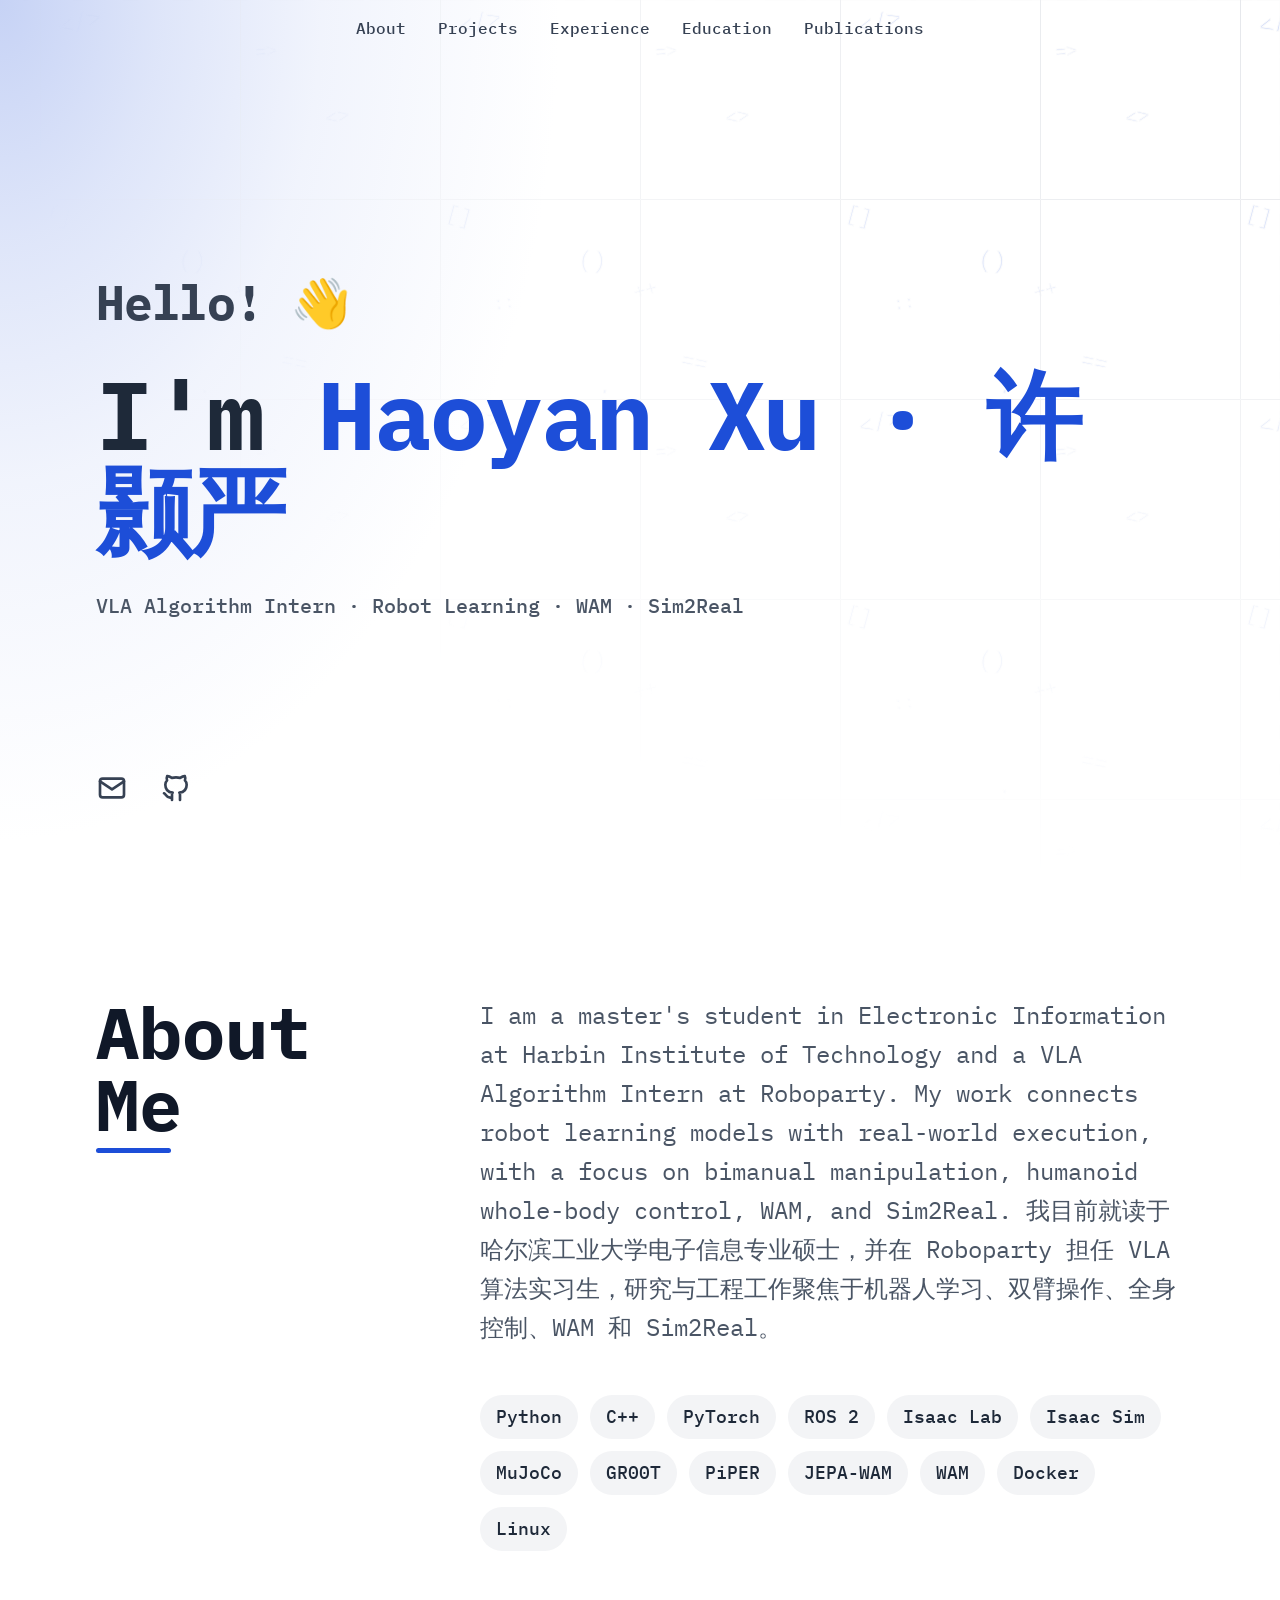
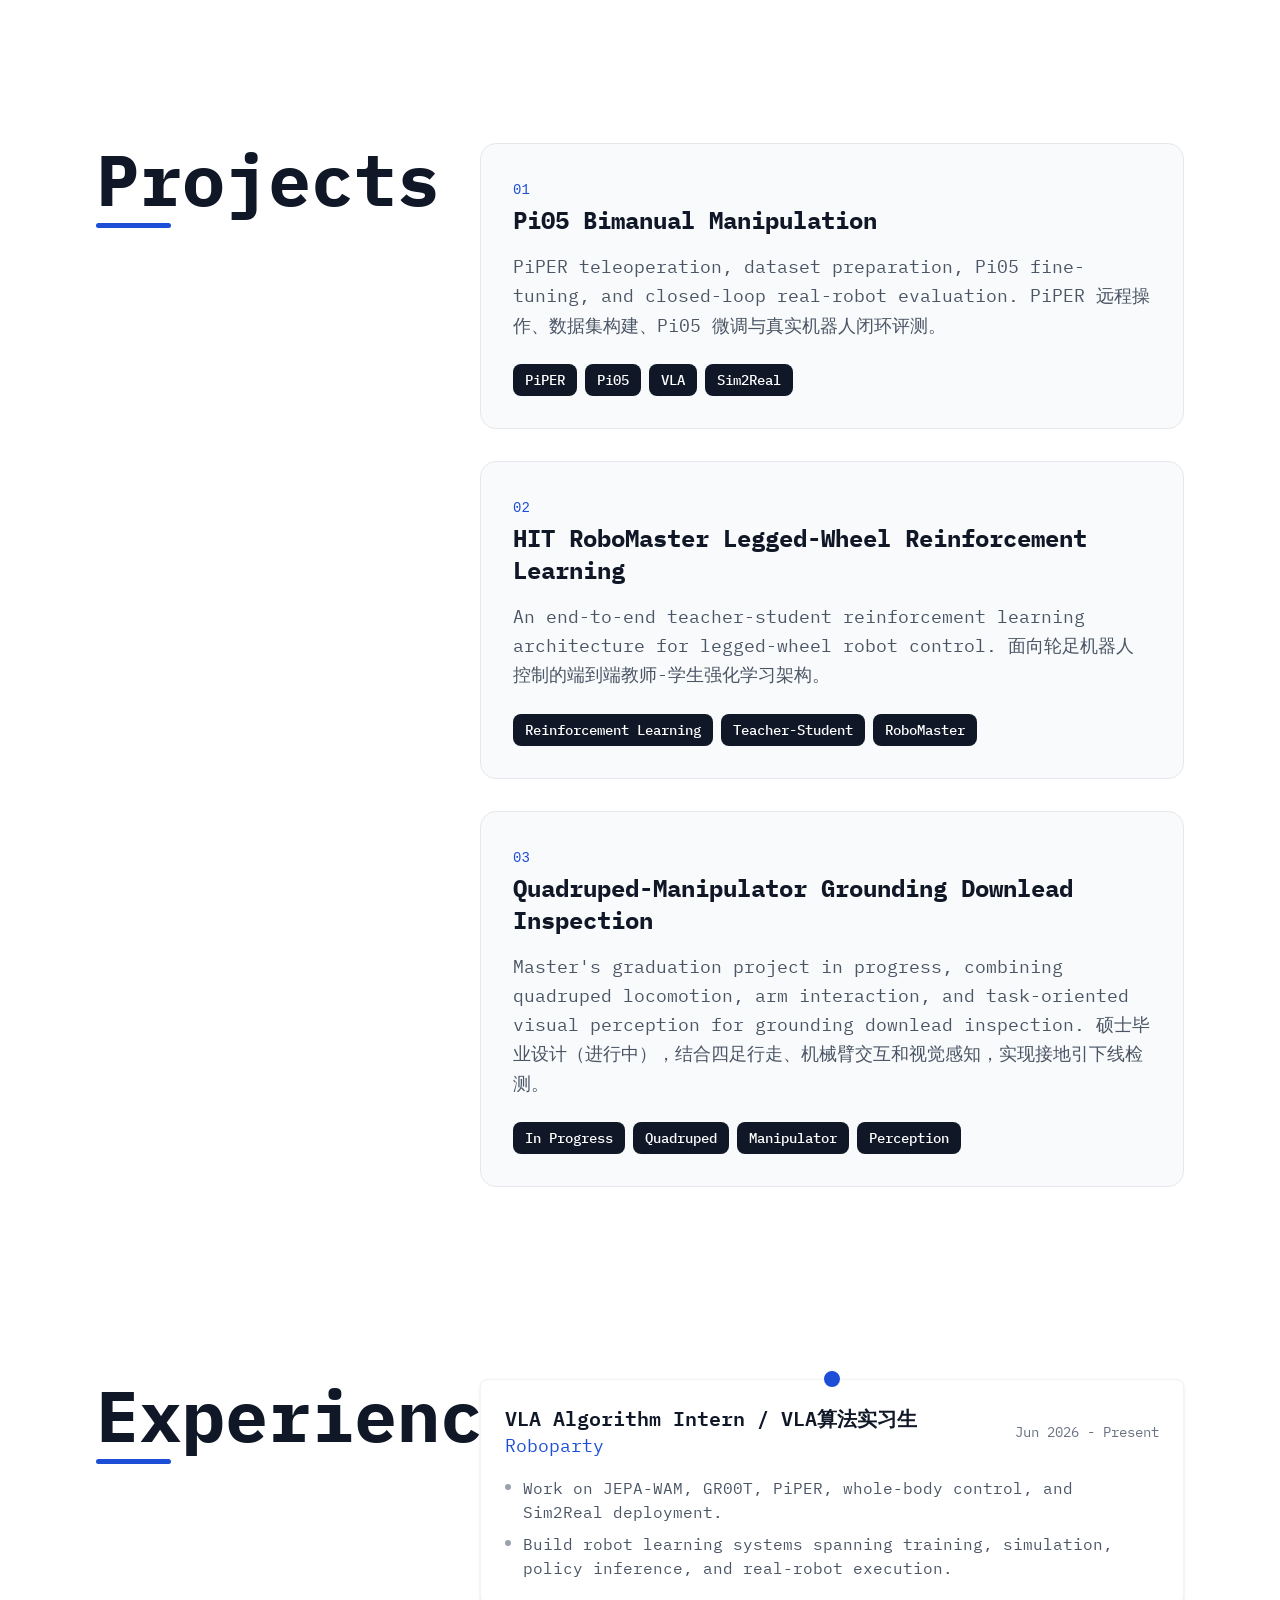
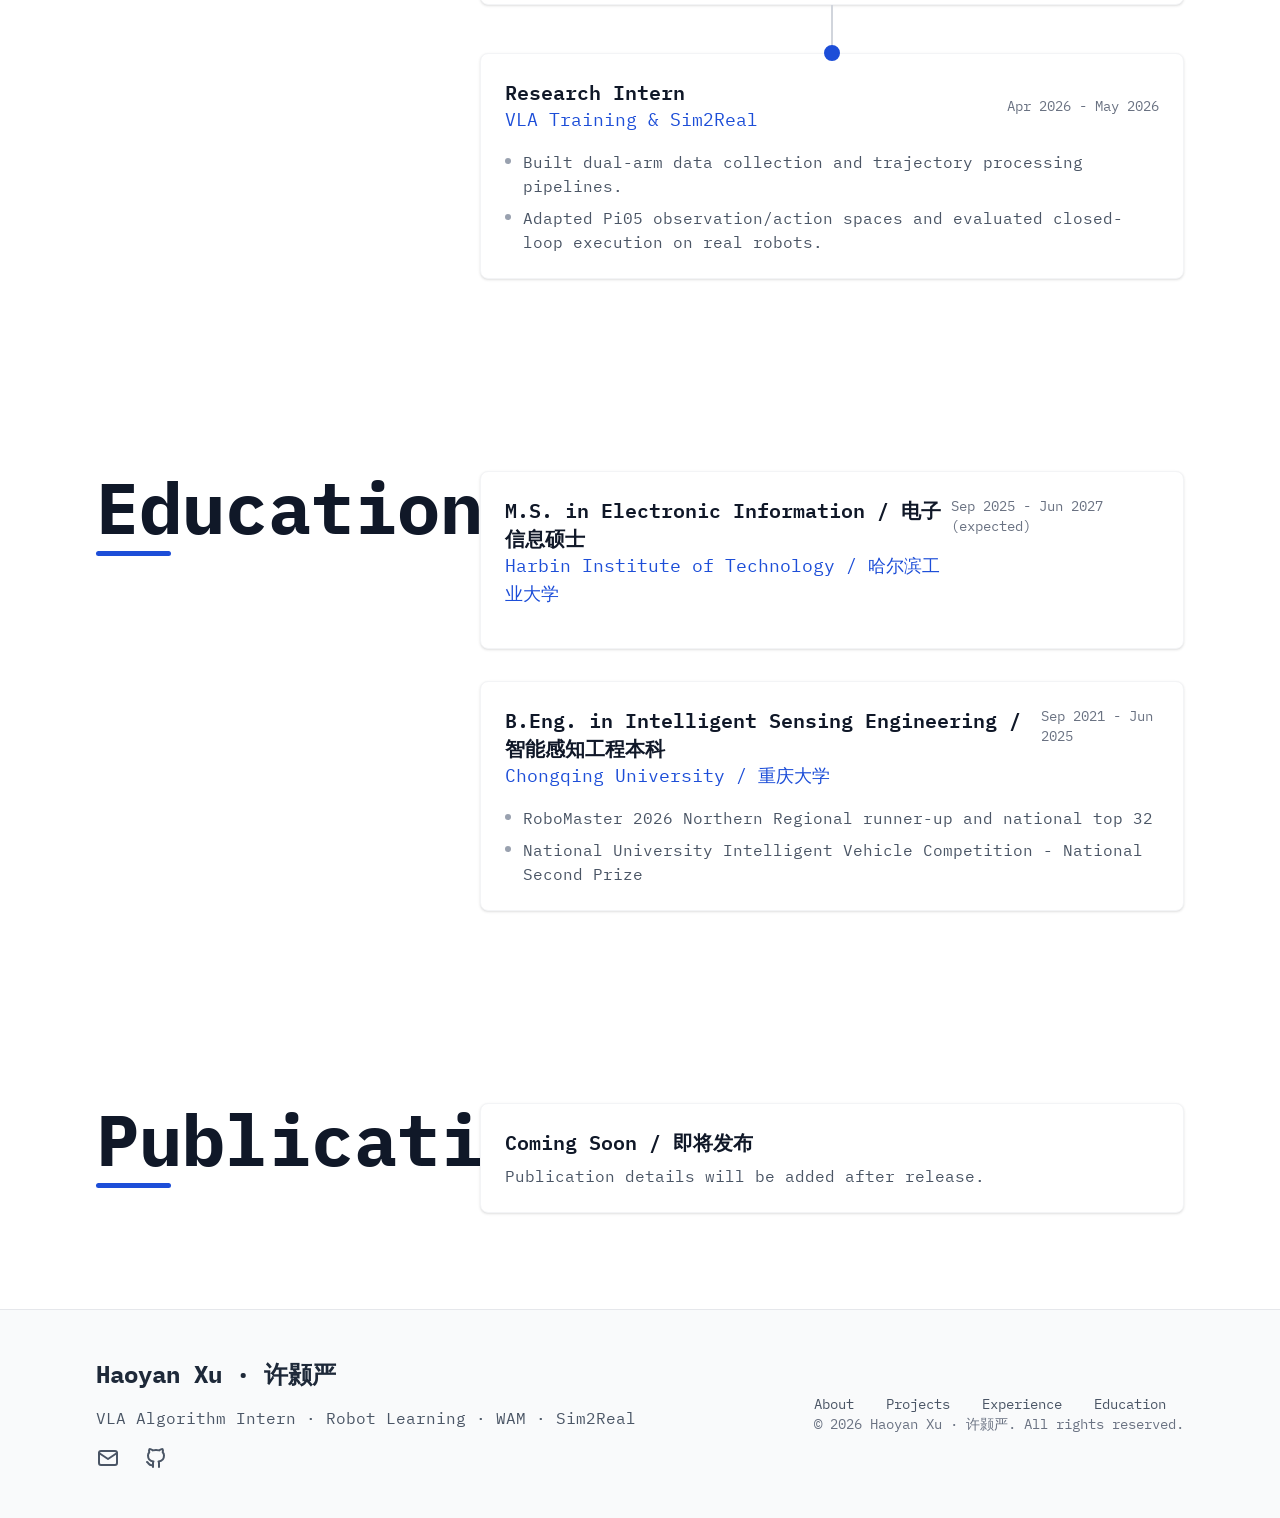
==== compare/devportfolio/index.html @ f2636d4b "Add DevPortfolio and AnimFolio comparison builds" ====
<!DOCTYPE html><html lang="en"> <head><meta charset="utf-8"><link rel="icon" type="image/svg+xml" href="/favicon.svg"><meta name="viewport" content="width=device-width"><meta name="generator" content="Astro v5.12.3"><meta name="description" content="Portfolio of Haoyan Xu, a VLA algorithm intern working on robot learning, whole-body control, WAM, and Sim2Real."><link rel="preconnect" href="https://fonts.googleapis.com"><link rel="preconnect" href="https://fonts.gstatic.com" crossorigin><link href="https://fonts.googleapis.com/css2?family=IBM+Plex+Mono:ital,wght@0,100;0,200;0,300;0,400;0,500;0,600;0,700;1,100;1,200;1,300;1,400;1,500;1,600;1,700&display=swap" rel="stylesheet"><title>Haoyan Xu · 许颢严 - VLA Algorithm Intern · Robot Learning · WAM · Sim2Real</title><link rel="stylesheet" href="/compare/devportfolio/_astro/index.BLfW-RaE.css"></head> <body> <header id="header" class="fixed top-0 left-0 right-0 z-50 hidden md:block transition-all duration-300" data-astro-cid-3ef6ksr2> <nav class="max-w-7xl mx-auto px-8 py-4" data-astro-cid-3ef6ksr2> <ul class="flex items-center gap-8 justify-center" data-astro-cid-3ef6ksr2> <li data-astro-cid-3ef6ksr2> <a href="#about" class="text-gray-700 hover:text-black transition-colors font-medium" data-astro-cid-3ef6ksr2>
About
</a> </li> <li data-astro-cid-3ef6ksr2> <a href="#projects" class="text-gray-700 hover:text-black transition-colors font-medium" data-astro-cid-3ef6ksr2>
Projects
</a> </li> <li data-astro-cid-3ef6ksr2> <a href="#experience" class="text-gray-700 hover:text-black transition-colors font-medium" data-astro-cid-3ef6ksr2>
Experience
</a> </li> <li data-astro-cid-3ef6ksr2> <a href="#education" class="text-gray-700 hover:text-black transition-colors font-medium" data-astro-cid-3ef6ksr2>
Education
</a> </li> <li data-astro-cid-3ef6ksr2> <a href="#publications" class="text-gray-700 hover:text-black transition-colors font-medium" data-astro-cid-3ef6ksr2>
Publications
</a> </li> </ul> </nav> </header> <script type="module">window.addEventListener("scroll",()=>{const e=document.getElementById("header");window.scrollY>100?e?.classList.add("bg-white/80","backdrop-blur-sm"):e?.classList.remove("bg-white/80","backdrop-blur-sm")});</script>  <section> <div id="hero" class="relative isolate overflow-hidden bg-white py-24 md:h-screen" style="--accent-color: #1d4ed8" data-astro-cid-bbe6dxrz> <!-- Gradient overlay --> <div class="absolute inset-0 -z-10" style="background: radial-gradient(ellipse 800px 1200px at 0% 0%, #1d4ed840 0%, #1d4ed825 20%, #1d4ed810 40%, rgba(255, 255, 255, 0.3) 70%, rgba(255, 255, 255, 0.8) 90%, white 100%)" data-astro-cid-bbe6dxrz></div> <svg aria-hidden="true" class="absolute inset-0 -z-10 size-full stroke-gray-200 [mask-image:radial-gradient(100%_100%_at_top_right,white,transparent)]" data-astro-cid-bbe6dxrz> <defs data-astro-cid-bbe6dxrz> <pattern x="50%" y="-1" id="0787a7c5-978c-4f66-83c7-11c213f99cb7" width="200" height="200" patternUnits="userSpaceOnUse" data-astro-cid-bbe6dxrz> <path d="M.5 200V.5H200" fill="none" data-astro-cid-bbe6dxrz></path> </pattern> <pattern id="programming-symbols" x="0" y="0" width="400" height="400" patternUnits="userSpaceOnUse" data-astro-cid-bbe6dxrz> <text x="50" y="50" fill="#1d4ed8" font-family="monospace" font-size="24" transform="rotate(-15)" data-astro-cid-bbe6dxrz>&lt;/&gt;</text> <text x="150" y="100" fill="#1d4ed8" font-family="monospace" font-size="20" transform="rotate(10)" data-astro-cid-bbe6dxrz></text> <text x="250" y="80" fill="#1d4ed8" font-family="monospace" font-size="18" transform="rotate(-5)" data-astro-cid-bbe6dxrz>=&gt;</text> <text x="100" y="200" fill="#1d4ed8" font-family="monospace" font-size="22" transform="rotate(15)" data-astro-cid-bbe6dxrz>[]</text> <text x="300" y="180" fill="#1d4ed8" font-family="monospace" font-size="20" transform="rotate(-10)" data-astro-cid-bbe6dxrz>&lt;&gt;</text> <text x="200" y="250" fill="#1d4ed8" font-family="monospace" font-size="24" transform="rotate(5)" data-astro-cid-bbe6dxrz>()</text> <text x="50" y="320" fill="#1d4ed8" font-family="monospace" font-size="18" transform="rotate(-8)" data-astro-cid-bbe6dxrz>::</text> <text x="350" y="300" fill="#1d4ed8" font-family="monospace" font-size="22" transform="rotate(12)" data-astro-cid-bbe6dxrz>==</text> <text x="150" y="350" fill="#1d4ed8" font-family="monospace" font-size="20" transform="rotate(-15)" data-astro-cid-bbe6dxrz>++</text> <text x="250" y="370" fill="#1d4ed8" font-family="monospace" font-size="24" transform="rotate(8)" data-astro-cid-bbe6dxrz>;</text> </pattern> </defs> <rect fill="url(#programming-symbols)" width="100%" height="100%" opacity="0.2" data-astro-cid-bbe6dxrz></rect> <rect fill="url(#0787a7c5-978c-4f66-83c7-11c213f99cb7)" width="100%" height="100%" stroke-width="0" data-astro-cid-bbe6dxrz></rect> </svg> <div class="h-full mx-auto p-8 sm:p-12 md:p-24 flex items-center" data-astro-cid-bbe6dxrz> <div data-astro-cid-bbe6dxrz> <h2 class="text-pretty text-xl sm:text-2xl md:text-5xl font-bold tracking-tight text-gray-700 animate-fade-in" data-astro-cid-bbe6dxrz>
Hello! 👋
</h2> <h1 class="mt-6 sm:mt-8 md:mt-10 text-pretty text-4xl sm:text-5xl md:text-6xl lg:text-8xl font-bold tracking-tight text-gray-800 animate-fade-in animation-delay-200" data-astro-cid-bbe6dxrz>
I'm <span style="color:#1d4ed8" data-astro-cid-bbe6dxrz>Haoyan Xu · 许颢严</span> </h1> <p class="mt-4 sm:mt-6 md:mt-8 text-pretty text-base sm:text-lg md:text-xl/8 font-medium text-gray-600 animate-fade-in animation-delay-400" data-astro-cid-bbe6dxrz> VLA Algorithm Intern · Robot Learning · WAM · Sim2Real </p> </div> </div> <div class="absolute bottom-0 left-0 right-0 p-8 sm:p-12 md:p-24 flex gap-x-4 sm:gap-x-6 md:gap-x-8 text-gray-700 animate-fade-in animation-delay-600" data-astro-cid-bbe6dxrz> <a href="mailto:1006112909xhy@gmail.com" aria-label="Email" class="transition-colors duration-300 hover:text-[var(--accent-color)]" data-astro-cid-bbe6dxrz> <svg xmlns="http://www.w3.org/2000/svg" width="24" height="24" viewBox="0 0 24 24" fill="none" stroke="currentColor" stroke-width="2" stroke-linecap="round" stroke-linejoin="round" class="h-6 w-6 sm:h-7 sm:w-7 md:h-8 md:w-8" data-astro-cid-bbe6dxrz> <path stroke="none" d="M0 0h24v24H0z" fill="none" data-astro-cid-bbe6dxrz></path> <path d="M3 7a2 2 0 0 1 2 -2h14a2 2 0 0 1 2 2v10a2 2 0 0 1 -2 2h-14a2 2 0 0 1 -2 -2v-10z" data-astro-cid-bbe6dxrz></path> <path d="M3 7l9 6l9 -6" data-astro-cid-bbe6dxrz></path> </svg> </a>   <a href="https://github.com/xu-haoyan" target="_blank" rel="noopener noreferrer" aria-label="GitHub" class="transition-colors duration-300 hover:text-[var(--accent-color)]" data-astro-cid-bbe6dxrz> <svg xmlns="http://www.w3.org/2000/svg" width="24" height="24" viewBox="0 0 24 24" fill="none" stroke="currentColor" stroke-width="2" stroke-linecap="round" stroke-linejoin="round" class="h-6 w-6 sm:h-7 sm:w-7 md:h-8 md:w-8" data-astro-cid-bbe6dxrz>  <path stroke="none" d="M0 0h24v24H0z" fill="none" data-astro-cid-bbe6dxrz></path> <path d="M9 19c-4.3 1.4 -4.3 -2.5 -6 -3m12 5v-3.5c0 -1 .1 -1.4 -.5 -2c2.8 -.3 5.5 -1.4 5.5 -6a4.6 4.6 0 0 0 -1.3 -3.2a4.2 4.2 0 0 0 -.1 -3.2s-1.1 -.3 -3.5 1.3a12.3 12.3 0 0 0 -6.2 0c-2.4 -1.6 -3.5 -1.3 -3.5 -1.3a4.2 4.2 0 0 0 -.1 3.2a4.6 4.6 0 0 0 -1.3 3.2c0 4.6 2.7 5.7 5.5 6c-.6 .6 -.6 1.2 -.5 2v3.5" data-astro-cid-bbe6dxrz></path>  </svg> </a> </div> </div>  <section id="about" class="p-8 sm:p-12 md:p-16 lg:p-24"> <div> <div class="grid grid-cols-1 lg:grid-cols-12 gap-8 lg:gap-16 items-start"> <div class="lg:col-span-4"> <h2 class="text-3xl sm:text-4xl md:text-5xl xl:text-7xl font-bold text-gray-900">
About Me
</h2> <div class="w-[75px] h-[5px] mt-2 rounded-full" style="background-color: #1d4ed8"></div> </div> <div class="lg:col-span-8 space-y-8"> <p class="text-lg sm:text-xl md:text-2xl leading-relaxed text-gray-600"> I am a master&#39;s student in Electronic Information at Harbin Institute of Technology and a VLA Algorithm Intern at Roboparty. My work connects robot learning models with real-world execution, with a focus on bimanual manipulation, humanoid whole-body control, WAM, and Sim2Real. 我目前就读于哈尔滨工业大学电子信息专业硕士，并在 Roboparty 担任 VLA算法实习生，研究与工程工作聚焦于机器人学习、双臂操作、全身控制、WAM 和 Sim2Real。 </p> <div class="pt-4"> <div class="flex flex-wrap gap-3"> <span class="px-3 sm:px-4 py-1.5 sm:py-2 bg-gray-100 text-gray-800 rounded-full text-sm sm:text-base md:text-lg font-medium hover:bg-gray-200 transition-colors duration-200"> Python </span><span class="px-3 sm:px-4 py-1.5 sm:py-2 bg-gray-100 text-gray-800 rounded-full text-sm sm:text-base md:text-lg font-medium hover:bg-gray-200 transition-colors duration-200"> C++ </span><span class="px-3 sm:px-4 py-1.5 sm:py-2 bg-gray-100 text-gray-800 rounded-full text-sm sm:text-base md:text-lg font-medium hover:bg-gray-200 transition-colors duration-200"> PyTorch </span><span class="px-3 sm:px-4 py-1.5 sm:py-2 bg-gray-100 text-gray-800 rounded-full text-sm sm:text-base md:text-lg font-medium hover:bg-gray-200 transition-colors duration-200"> ROS 2 </span><span class="px-3 sm:px-4 py-1.5 sm:py-2 bg-gray-100 text-gray-800 rounded-full text-sm sm:text-base md:text-lg font-medium hover:bg-gray-200 transition-colors duration-200"> Isaac Lab </span><span class="px-3 sm:px-4 py-1.5 sm:py-2 bg-gray-100 text-gray-800 rounded-full text-sm sm:text-base md:text-lg font-medium hover:bg-gray-200 transition-colors duration-200"> Isaac Sim </span><span class="px-3 sm:px-4 py-1.5 sm:py-2 bg-gray-100 text-gray-800 rounded-full text-sm sm:text-base md:text-lg font-medium hover:bg-gray-200 transition-colors duration-200"> MuJoCo </span><span class="px-3 sm:px-4 py-1.5 sm:py-2 bg-gray-100 text-gray-800 rounded-full text-sm sm:text-base md:text-lg font-medium hover:bg-gray-200 transition-colors duration-200"> GR00T </span><span class="px-3 sm:px-4 py-1.5 sm:py-2 bg-gray-100 text-gray-800 rounded-full text-sm sm:text-base md:text-lg font-medium hover:bg-gray-200 transition-colors duration-200"> PiPER </span><span class="px-3 sm:px-4 py-1.5 sm:py-2 bg-gray-100 text-gray-800 rounded-full text-sm sm:text-base md:text-lg font-medium hover:bg-gray-200 transition-colors duration-200"> JEPA-WAM </span><span class="px-3 sm:px-4 py-1.5 sm:py-2 bg-gray-100 text-gray-800 rounded-full text-sm sm:text-base md:text-lg font-medium hover:bg-gray-200 transition-colors duration-200"> WAM </span><span class="px-3 sm:px-4 py-1.5 sm:py-2 bg-gray-100 text-gray-800 rounded-full text-sm sm:text-base md:text-lg font-medium hover:bg-gray-200 transition-colors duration-200"> Docker </span><span class="px-3 sm:px-4 py-1.5 sm:py-2 bg-gray-100 text-gray-800 rounded-full text-sm sm:text-base md:text-lg font-medium hover:bg-gray-200 transition-colors duration-200"> Linux </span> </div> </div> </div> </div> </div> </section> <section id="projects" class="p-8 sm:p-12 md:p-16 lg:p-24"><div><div class="grid grid-cols-1 lg:grid-cols-12 gap-8 lg:gap-16 items-start"><div class="lg:col-span-4"><h2 class="text-3xl sm:text-4xl md:text-5xl xl:text-7xl font-bold text-gray-900">
Projects
</h2><div class="w-[75px] h-[5px] mt-2 rounded-full" style="background-color: #1d4ed8"></div></div><div class="lg:col-span-8"><div class="space-y-8"><div class="group relative"><div class="block relative p-4 sm:p-6 md:p-8 bg-gray-50 rounded-xl sm:rounded-2xl border border-gray-200 transition-all duration-300 "><div class="space-y-4"><div><span class="text-sm font-mono" style="color:#1d4ed8">
01</span><h3 class="text-xl sm:text-2xl font-bold text-gray-900 mt-1">Pi05 Bimanual Manipulation</h3></div><p class="text-base sm:text-lg text-gray-600 leading-relaxed ">PiPER teleoperation, dataset preparation, Pi05 fine-tuning, and closed-loop real-robot evaluation. PiPER 远程操作、数据集构建、Pi05 微调与真实机器人闭环评测。</p><div class="flex flex-wrap gap-1.5 sm:gap-2 pt-2"><span class="px-2.5 sm:px-3 py-1 sm:py-1.5 bg-gray-900 text-white rounded-md sm:rounded-lg text-xs sm:text-sm font-medium transition-all duration-300 ">PiPER</span><span class="px-2.5 sm:px-3 py-1 sm:py-1.5 bg-gray-900 text-white rounded-md sm:rounded-lg text-xs sm:text-sm font-medium transition-all duration-300 ">Pi05</span><span class="px-2.5 sm:px-3 py-1 sm:py-1.5 bg-gray-900 text-white rounded-md sm:rounded-lg text-xs sm:text-sm font-medium transition-all duration-300 ">VLA</span><span class="px-2.5 sm:px-3 py-1 sm:py-1.5 bg-gray-900 text-white rounded-md sm:rounded-lg text-xs sm:text-sm font-medium transition-all duration-300 ">Sim2Real</span></div></div></div></div><div class="group relative"><div class="block relative p-4 sm:p-6 md:p-8 bg-gray-50 rounded-xl sm:rounded-2xl border border-gray-200 transition-all duration-300 "><div class="space-y-4"><div><span class="text-sm font-mono" style="color:#1d4ed8">
02</span><h3 class="text-xl sm:text-2xl font-bold text-gray-900 mt-1">HIT RoboMaster Legged-Wheel Reinforcement Learning</h3></div><p class="text-base sm:text-lg text-gray-600 leading-relaxed ">An end-to-end teacher-student reinforcement learning architecture for legged-wheel robot control. 面向轮足机器人控制的端到端教师-学生强化学习架构。</p><div class="flex flex-wrap gap-1.5 sm:gap-2 pt-2"><span class="px-2.5 sm:px-3 py-1 sm:py-1.5 bg-gray-900 text-white rounded-md sm:rounded-lg text-xs sm:text-sm font-medium transition-all duration-300 ">Reinforcement Learning</span><span class="px-2.5 sm:px-3 py-1 sm:py-1.5 bg-gray-900 text-white rounded-md sm:rounded-lg text-xs sm:text-sm font-medium transition-all duration-300 ">Teacher-Student</span><span class="px-2.5 sm:px-3 py-1 sm:py-1.5 bg-gray-900 text-white rounded-md sm:rounded-lg text-xs sm:text-sm font-medium transition-all duration-300 ">RoboMaster</span></div></div></div></div><div class="group relative"><div class="block relative p-4 sm:p-6 md:p-8 bg-gray-50 rounded-xl sm:rounded-2xl border border-gray-200 transition-all duration-300 "><div class="space-y-4"><div><span class="text-sm font-mono" style="color:#1d4ed8">
03</span><h3 class="text-xl sm:text-2xl font-bold text-gray-900 mt-1">Quadruped-Manipulator Grounding Downlead Inspection</h3></div><p class="text-base sm:text-lg text-gray-600 leading-relaxed ">Master&#39;s graduation project in progress, combining quadruped locomotion, arm interaction, and task-oriented visual perception for grounding downlead inspection. 硕士毕业设计（进行中），结合四足行走、机械臂交互和视觉感知，实现接地引下线检测。</p><div class="flex flex-wrap gap-1.5 sm:gap-2 pt-2"><span class="px-2.5 sm:px-3 py-1 sm:py-1.5 bg-gray-900 text-white rounded-md sm:rounded-lg text-xs sm:text-sm font-medium transition-all duration-300 ">In Progress</span><span class="px-2.5 sm:px-3 py-1 sm:py-1.5 bg-gray-900 text-white rounded-md sm:rounded-lg text-xs sm:text-sm font-medium transition-all duration-300 ">Quadruped</span><span class="px-2.5 sm:px-3 py-1 sm:py-1.5 bg-gray-900 text-white rounded-md sm:rounded-lg text-xs sm:text-sm font-medium transition-all duration-300 ">Manipulator</span><span class="px-2.5 sm:px-3 py-1 sm:py-1.5 bg-gray-900 text-white rounded-md sm:rounded-lg text-xs sm:text-sm font-medium transition-all duration-300 ">Perception</span></div></div></div></div></div></div></div></div></section> <section id="experience" class="p-8 sm:p-12 md:p-16 lg:p-24"><div><div class="grid grid-cols-1 lg:grid-cols-12 gap-8 lg:gap-16 items-start"><div class="lg:col-span-4"><h2 class="text-3xl sm:text-4xl md:text-5xl xl:text-7xl font-bold text-gray-900">
Experience
</h2><div class="w-[75px] h-[5px] mt-2 rounded-full" style="background-color: #1d4ed8"></div></div><div class="lg:col-span-8"><div class="relative"><div class="relative mb-12 last:mb-0"><div class="absolute left-1/2 -top-2 w-4 h-4 bg-white border-2 rounded-full -translate-x-1/2 z-20 transition-all duration-300" style="border-color: #1d4ed8; background-color: #1d4ed8"></div><div class="absolute left-1/2 bottom-0 w-0.5 h-12 bg-gray-300 -translate-x-1/2 translate-y-full z-10"></div><div class="bg-white rounded-lg shadow-sm border border-gray-100 p-4 sm:p-5 md:p-6 hover:shadow-md transition-shadow duration-300"><div class="flex flex-col sm:flex-row sm:items-center sm:justify-between mb-4"><div><h3 class="text-lg sm:text-xl font-semibold text-gray-900">VLA Algorithm Intern / VLA算法实习生</h3><p class="text-base sm:text-lg" style="color: #1d4ed8">Roboparty</p></div><span class="text-xs sm:text-sm text-gray-500 mt-2 sm:mt-0">Jun 2026 - Present</span></div><ul class="space-y-2"><li class="flex items-start"><span class="inline-block w-1.5 h-1.5 rounded-full bg-gray-400 mt-2 mr-3 flex-shrink-0"></span><span class="text-sm sm:text-base text-gray-600">Work on JEPA-WAM, GR00T, PiPER, whole-body control, and Sim2Real deployment.</span></li><li class="flex items-start"><span class="inline-block w-1.5 h-1.5 rounded-full bg-gray-400 mt-2 mr-3 flex-shrink-0"></span><span class="text-sm sm:text-base text-gray-600">Build robot learning systems spanning training, simulation, policy inference, and real-robot execution.</span></li></ul></div></div><div class="relative mb-12 last:mb-0"><div class="absolute left-1/2 -top-2 w-4 h-4 bg-white border-2 rounded-full -translate-x-1/2 z-20 transition-all duration-300" style="border-color: #1d4ed8; background-color: #1d4ed8"></div><div class="bg-white rounded-lg shadow-sm border border-gray-100 p-4 sm:p-5 md:p-6 hover:shadow-md transition-shadow duration-300"><div class="flex flex-col sm:flex-row sm:items-center sm:justify-between mb-4"><div><h3 class="text-lg sm:text-xl font-semibold text-gray-900">Research Intern</h3><p class="text-base sm:text-lg" style="color: #1d4ed8">VLA Training &amp; Sim2Real</p></div><span class="text-xs sm:text-sm text-gray-500 mt-2 sm:mt-0">Apr 2026 - May 2026</span></div><ul class="space-y-2"><li class="flex items-start"><span class="inline-block w-1.5 h-1.5 rounded-full bg-gray-400 mt-2 mr-3 flex-shrink-0"></span><span class="text-sm sm:text-base text-gray-600">Built dual-arm data collection and trajectory processing pipelines.</span></li><li class="flex items-start"><span class="inline-block w-1.5 h-1.5 rounded-full bg-gray-400 mt-2 mr-3 flex-shrink-0"></span><span class="text-sm sm:text-base text-gray-600">Adapted Pi05 observation/action spaces and evaluated closed-loop execution on real robots.</span></li></ul></div></div></div></div></div></div></section> <section id="education" class="p-8 sm:p-12 md:p-16 lg:p-24"><div><div class="grid grid-cols-1 lg:grid-cols-12 gap-8 lg:gap-16 items-start"><div class="lg:col-span-4"><h2 class="text-3xl sm:text-4xl md:text-5xl xl:text-7xl font-bold text-gray-900">
Education
</h2><div class="w-[75px] h-[5px] mt-2 rounded-full" style="background-color: #1d4ed8"></div></div><div class="lg:col-span-8"><div class="space-y-8"><div class="bg-white rounded-lg shadow-sm border border-gray-100 p-4 sm:p-5 md:p-6 hover:shadow-md transition-shadow duration-300"><div class="flex flex-col sm:flex-row sm:items-start sm:justify-between mb-4"><div><h3 class="text-lg sm:text-xl font-semibold text-gray-900">M.S. in Electronic Information / 电子信息硕士</h3><p class="text-base sm:text-lg" style="color: #1d4ed8">Harbin Institute of Technology / 哈尔滨工业大学</p></div><span class="text-xs sm:text-sm text-gray-500 mt-2 sm:mt-0">Sep 2025 - Jun 2027 (expected)</span></div><ul class="space-y-2"></ul></div><div class="bg-white rounded-lg shadow-sm border border-gray-100 p-4 sm:p-5 md:p-6 hover:shadow-md transition-shadow duration-300"><div class="flex flex-col sm:flex-row sm:items-start sm:justify-between mb-4"><div><h3 class="text-lg sm:text-xl font-semibold text-gray-900">B.Eng. in Intelligent Sensing Engineering / 智能感知工程本科</h3><p class="text-base sm:text-lg" style="color: #1d4ed8">Chongqing University / 重庆大学</p></div><span class="text-xs sm:text-sm text-gray-500 mt-2 sm:mt-0">Sep 2021 - Jun 2025</span></div><ul class="space-y-2"><li class="flex items-start"><span class="inline-block w-1.5 h-1.5 rounded-full bg-gray-400 mt-2 mr-3 flex-shrink-0"></span><span class="text-sm sm:text-base text-gray-600">RoboMaster 2026 Northern Regional runner-up and national top 32</span></li><li class="flex items-start"><span class="inline-block w-1.5 h-1.5 rounded-full bg-gray-400 mt-2 mr-3 flex-shrink-0"></span><span class="text-sm sm:text-base text-gray-600">National University Intelligent Vehicle Competition - National Second Prize</span></li></ul></div></div></div></div></div></section> <section id="publications" class="p-8 sm:p-12 md:p-16 lg:p-24"> <div class="grid grid-cols-1 lg:grid-cols-12 gap-8 lg:gap-16 items-start"> <div class="lg:col-span-4"> <h2 class="text-3xl sm:text-4xl md:text-5xl xl:text-7xl font-bold text-gray-900">
Publications
</h2> <div class="w-[75px] h-[5px] mt-2 rounded-full bg-[#1d4ed8]"></div> </div> <div class="lg:col-span-8"> <div class="bg-white rounded-lg shadow-sm border border-gray-100 p-4 sm:p-5 md:p-6"> <h3 class="text-lg sm:text-xl font-semibold text-gray-900">Coming Soon / 即将发布</h3> <p class="mt-2 text-gray-600">Publication details will be added after release.</p> </div> </div> </div> </section> </section> <footer class="relative bg-gray-50 border-t border-gray-200"> <div class="mx-auto max-w-6xl px-6 py-12 lg:px-8"> <div class="flex flex-col md:flex-row md:items-center md:justify-between gap-8"> <div class="flex flex-col gap-4"> <h3 class="text-2xl font-bold text-gray-800"> Haoyan Xu · 许颢严 </h3> <p class="text-base text-gray-600"> VLA Algorithm Intern · Robot Learning · WAM · Sim2Real </p> <div class="flex gap-x-6"> <a href="mailto:1006112909xhy@gmail.com" aria-label="Email" class="text-gray-600 transition-colors duration-300 hover:text-[var(--accent-color)]" style="--accent-color: #1d4ed8"> <svg xmlns="http://www.w3.org/2000/svg" width="24" height="24" viewBox="0 0 24 24" fill="none" stroke="currentColor" stroke-width="2" stroke-linecap="round" stroke-linejoin="round" class="h-6 w-6"> <path stroke="none" d="M0 0h24v24H0z" fill="none"></path> <path d="M3 7a2 2 0 0 1 2 -2h14a2 2 0 0 1 2 2v10a2 2 0 0 1 -2 2h-14a2 2 0 0 1 -2 -2v-10z"></path> <path d="M3 7l9 6l9 -6"></path> </svg> </a> <a href="https://github.com/xu-haoyan" target="_blank" rel="noopener noreferrer" aria-label="GitHub" class="text-gray-600 transition-colors duration-300 hover:text-[var(--accent-color)]" style="--accent-color: #1d4ed8"> <svg xmlns="http://www.w3.org/2000/svg" width="24" height="24" viewBox="0 0 24 24" fill="none" stroke="currentColor" stroke-width="2" stroke-linecap="round" stroke-linejoin="round" class="h-6 w-6"><path stroke="none" d="M0 0h24v24H0z" fill="none"></path><path d="M9 19c-4.3 1.4 -4.3 -2.5 -6 -3m12 5v-3.5c0 -1 .1 -1.4 -.5 -2c2.8 -.3 5.5 -1.4 5.5 -6a4.6 4.6 0 0 0 -1.3 -3.2a4.2 4.2 0 0 0 -.1 -3.2s-1.1 -.3 -3.5 1.3a12.3 12.3 0 0 0 -6.2 0c-2.4 -1.6 -3.5 -1.3 -3.5 -1.3a4.2 4.2 0 0 0 -.1 3.2a4.6 4.6 0 0 0 -1.3 3.2c0 4.6 2.7 5.7 5.5 6c-.6 .6 -.6 1.2 -.5 2v3.5"></path></svg> </a> </div> </div> <div class="hidden md:block flex flex-col md:items-end gap-4"> <nav class="flex gap-x-8"> <a href="#about" class="text-sm text-gray-600 hover:text-gray-800 transition-colors">About</a> <a href="#projects" class="text-sm text-gray-600 hover:text-gray-800 transition-colors">
Projects
</a> <a href="#experience" class="text-sm text-gray-600 hover:text-gray-800 transition-colors">
Experience
</a> <a href="#education" class="text-sm text-gray-600 hover:text-gray-800 transition-colors">
Education
</a> </nav> <p class="text-sm text-gray-500">
© 2026 Haoyan Xu · 许颢严. All rights reserved.
</p> </div> </div> </div> <!-- Decorative pattern --> <div class="absolute inset-0 -z-10 overflow-hidden"> <svg aria-hidden="true" class="absolute bottom-0 left-0 w-full h-24 text-gray-100"> <pattern id="footer-pattern" x="0" y="0" width="100" height="100" patternUnits="userSpaceOnUse"> <path d="M0 50 Q 25 40, 50 50 T 100 50" stroke="currentColor" stroke-width="0.5" fill="none" opacity="0.4"></path> </pattern> <rect width="100%" height="100%" fill="url(#footer-pattern)"></rect> </svg> </div> </footer> </body></html>
---- compare/devportfolio/_astro/index.BLfW-RaE.css ----
html{scroll-behavior:smooth}@keyframes fadeIn{0%{opacity:0;transform:translateY(20px)}to{opacity:1;transform:translateY(0)}}.animate-fade-in[data-astro-cid-bbe6dxrz]{animation:fadeIn .8s ease-out forwards;opacity:0}.animation-delay-200[data-astro-cid-bbe6dxrz]{animation-delay:.2s}.animation-delay-400[data-astro-cid-bbe6dxrz]{animation-delay:.4s}.animation-delay-600[data-astro-cid-bbe6dxrz]{animation-delay:.6s}/*! tailwindcss v4.1.11 | MIT License | https://tailwindcss.com */@layer properties{@supports (((-webkit-hyphens:none)) and (not (margin-trim:inline))) or ((-moz-orient:inline) and (not (color:rgb(from red r g b)))){*,:before,:after,::backdrop{--tw-translate-x:0;--tw-translate-y:0;--tw-translate-z:0;--tw-rotate-x:initial;--tw-rotate-y:initial;--tw-rotate-z:initial;--tw-skew-x:initial;--tw-skew-y:initial;--tw-space-y-reverse:0;--tw-border-style:solid;--tw-leading:initial;--tw-font-weight:initial;--tw-tracking:initial;--tw-shadow:0 0 #0000;--tw-shadow-color:initial;--tw-shadow-alpha:100%;--tw-inset-shadow:0 0 #0000;--tw-inset-shadow-color:initial;--tw-inset-shadow-alpha:100%;--tw-ring-color:initial;--tw-ring-shadow:0 0 #0000;--tw-inset-ring-color:initial;--tw-inset-ring-shadow:0 0 #0000;--tw-ring-inset:initial;--tw-ring-offset-width:0px;--tw-ring-offset-color:#fff;--tw-ring-offset-shadow:0 0 #0000;--tw-backdrop-blur:initial;--tw-backdrop-brightness:initial;--tw-backdrop-contrast:initial;--tw-backdrop-grayscale:initial;--tw-backdrop-hue-rotate:initial;--tw-backdrop-invert:initial;--tw-backdrop-opacity:initial;--tw-backdrop-saturate:initial;--tw-backdrop-sepia:initial;--tw-duration:initial;--tw-ease:initial}}}@layer theme{:root,:host{--font-sans:ui-sans-serif,system-ui,sans-serif,"Apple Color Emoji","Segoe UI Emoji","Segoe UI Symbol","Noto Color Emoji";--font-mono:ui-monospace,SFMono-Regular,Menlo,Monaco,Consolas,"Liberation Mono","Courier New",monospace;--color-gray-50:oklch(98.5% .002 247.839);--color-gray-100:oklch(96.7% .003 264.542);--color-gray-200:oklch(92.8% .006 264.531);--color-gray-300:oklch(87.2% .01 258.338);--color-gray-400:oklch(70.7% .022 261.325);--color-gray-500:oklch(55.1% .027 264.364);--color-gray-600:oklch(44.6% .03 256.802);--color-gray-700:oklch(37.3% .034 259.733);--color-gray-800:oklch(27.8% .033 256.848);--color-gray-900:oklch(21% .034 264.665);--color-black:#000;--color-white:#fff;--spacing:.25rem;--container-6xl:72rem;--container-7xl:80rem;--text-xs:.75rem;--text-xs--line-height:calc(1/.75);--text-sm:.875rem;--text-sm--line-height:calc(1.25/.875);--text-base:1rem;--text-base--line-height: 1.5 ;--text-lg:1.125rem;--text-lg--line-height:calc(1.75/1.125);--text-xl:1.25rem;--text-xl--line-height:calc(1.75/1.25);--text-2xl:1.5rem;--text-2xl--line-height:calc(2/1.5);--text-3xl:1.875rem;--text-3xl--line-height: 1.2 ;--text-4xl:2.25rem;--text-4xl--line-height:calc(2.5/2.25);--text-5xl:3rem;--text-5xl--line-height:1;--text-6xl:3.75rem;--text-6xl--line-height:1;--text-7xl:4.5rem;--text-7xl--line-height:1;--text-8xl:6rem;--text-8xl--line-height:1;--font-weight-medium:500;--font-weight-semibold:600;--font-weight-bold:700;--tracking-tight:-.025em;--leading-relaxed:1.625;--radius-md:.375rem;--radius-lg:.5rem;--radius-xl:.75rem;--radius-2xl:1rem;--ease-out:cubic-bezier(0,0,.2,1);--blur-sm:8px;--default-transition-duration:.15s;--default-transition-timing-function:cubic-bezier(.4,0,.2,1);--default-font-family:var(--font-sans);--default-mono-font-family:var(--font-mono)}}@layer base{*,:after,:before,::backdrop{box-sizing:border-box;border:0 solid;margin:0;padding:0}::file-selector-button{box-sizing:border-box;border:0 solid;margin:0;padding:0}html,:host{-webkit-text-size-adjust:100%;tab-size:4;line-height:1.5;font-family:var(--default-font-family,ui-sans-serif,system-ui,sans-serif,"Apple Color Emoji","Segoe UI Emoji","Segoe UI Symbol","Noto Color Emoji");font-feature-settings:var(--default-font-feature-settings,normal);font-variation-settings:var(--default-font-variation-settings,normal);-webkit-tap-highlight-color:transparent}hr{height:0;color:inherit;border-top-width:1px}abbr:where([title]){-webkit-text-decoration:underline dotted;text-decoration:underline dotted}h1,h2,h3,h4,h5,h6{font-size:inherit;font-weight:inherit}a{color:inherit;-webkit-text-decoration:inherit;text-decoration:inherit}b,strong{font-weight:bolder}code,kbd,samp,pre{font-family:var(--default-mono-font-family,ui-monospace,SFMono-Regular,Menlo,Monaco,Consolas,"Liberation Mono","Courier New",monospace);font-feature-settings:var(--default-mono-font-feature-settings,normal);font-variation-settings:var(--default-mono-font-variation-settings,normal);font-size:1em}small{font-size:80%}sub,sup{vertical-align:baseline;font-size:75%;line-height:0;position:relative}sub{bottom:-.25em}sup{top:-.5em}table{text-indent:0;border-color:inherit;border-collapse:collapse}:-moz-focusring{outline:auto}progress{vertical-align:baseline}summary{display:list-item}ol,ul,menu{list-style:none}img,svg,video,canvas,audio,iframe,embed,object{vertical-align:middle;display:block}img,video{max-width:100%;height:auto}button,input,select,optgroup,textarea{font:inherit;font-feature-settings:inherit;font-variation-settings:inherit;letter-spacing:inherit;color:inherit;opacity:1;background-color:#0000;border-radius:0}::file-selector-button{font:inherit;font-feature-settings:inherit;font-variation-settings:inherit;letter-spacing:inherit;color:inherit;opacity:1;background-color:#0000;border-radius:0}:where(select:is([multiple],[size])) optgroup{font-weight:bolder}:where(select:is([multiple],[size])) optgroup option{padding-inline-start:20px}::file-selector-button{margin-inline-end:4px}::placeholder{opacity:1}@supports (not ((-webkit-appearance:-apple-pay-button))) or (contain-intrinsic-size:1px){::placeholder{color:currentColor}@supports (color:color-mix(in lab,red,red)){::placeholder{color:color-mix(in oklab,currentcolor 50%,transparent)}}}textarea{resize:vertical}::-webkit-search-decoration{-webkit-appearance:none}::-webkit-date-and-time-value{min-height:1lh;text-align:inherit}::-webkit-datetime-edit{display:inline-flex}::-webkit-datetime-edit-fields-wrapper{padding:0}::-webkit-datetime-edit{padding-block:0}::-webkit-datetime-edit-year-field{padding-block:0}::-webkit-datetime-edit-month-field{padding-block:0}::-webkit-datetime-edit-day-field{padding-block:0}::-webkit-datetime-edit-hour-field{padding-block:0}::-webkit-datetime-edit-minute-field{padding-block:0}::-webkit-datetime-edit-second-field{padding-block:0}::-webkit-datetime-edit-millisecond-field{padding-block:0}::-webkit-datetime-edit-meridiem-field{padding-block:0}:-moz-ui-invalid{box-shadow:none}button,input:where([type=button],[type=reset],[type=submit]){appearance:button}::file-selector-button{appearance:button}::-webkit-inner-spin-button{height:auto}::-webkit-outer-spin-button{height:auto}[hidden]:where(:not([hidden=until-found])){display:none!important}}@layer components;@layer utilities{.absolute{position:absolute}.fixed{position:fixed}.relative{position:relative}.static{position:static}.sticky{position:sticky}.inset-0{inset:calc(var(--spacing)*0)}.-top-2{top:calc(var(--spacing)*-2)}.top-0{top:calc(var(--spacing)*0)}.top-4{top:calc(var(--spacing)*4)}.right-0{right:calc(var(--spacing)*0)}.right-4{right:calc(var(--spacing)*4)}.bottom-0{bottom:calc(var(--spacing)*0)}.left-0{left:calc(var(--spacing)*0)}.left-1\/2{left:50%}.isolate{isolation:isolate}.-z-10{z-index:-10}.z-10{z-index:10}.z-20{z-index:20}.z-50{z-index:50}.mx-auto{margin-inline:auto}.mt-1{margin-top:calc(var(--spacing)*1)}.mt-2{margin-top:calc(var(--spacing)*2)}.mt-4{margin-top:calc(var(--spacing)*4)}.mt-6{margin-top:calc(var(--spacing)*6)}.mr-3{margin-right:calc(var(--spacing)*3)}.mb-4{margin-bottom:calc(var(--spacing)*4)}.mb-12{margin-bottom:calc(var(--spacing)*12)}.block{display:block}.flex{display:flex}.grid{display:grid}.hidden{display:none}.inline-block{display:inline-block}.size-full{width:100%;height:100%}.h-1\.5{height:calc(var(--spacing)*1.5)}.h-4{height:calc(var(--spacing)*4)}.h-6{height:calc(var(--spacing)*6)}.h-10{height:calc(var(--spacing)*10)}.h-12{height:calc(var(--spacing)*12)}.h-24{height:calc(var(--spacing)*24)}.h-\[5px\]{height:5px}.h-full{height:100%}.w-0\.5{width:calc(var(--spacing)*.5)}.w-1\.5{width:calc(var(--spacing)*1.5)}.w-4{width:calc(var(--spacing)*4)}.w-6{width:calc(var(--spacing)*6)}.w-10{width:calc(var(--spacing)*10)}.w-\[75px\]{width:75px}.w-full{width:100%}.max-w-6xl{max-width:var(--container-6xl)}.max-w-7xl{max-width:var(--container-7xl)}.flex-shrink-0{flex-shrink:0}.-translate-x-1\/2{--tw-translate-x: -50% ;translate:var(--tw-translate-x)var(--tw-translate-y)}.translate-y-full{--tw-translate-y:100%;translate:var(--tw-translate-x)var(--tw-translate-y)}.transform{transform:var(--tw-rotate-x,)var(--tw-rotate-y,)var(--tw-rotate-z,)var(--tw-skew-x,)var(--tw-skew-y,)}.grid-cols-1{grid-template-columns:repeat(1,minmax(0,1fr))}.flex-col{flex-direction:column}.flex-wrap{flex-wrap:wrap}.items-center{align-items:center}.items-start{align-items:flex-start}.justify-center{justify-content:center}.gap-1\.5{gap:calc(var(--spacing)*1.5)}.gap-3{gap:calc(var(--spacing)*3)}.gap-4{gap:calc(var(--spacing)*4)}.gap-8{gap:calc(var(--spacing)*8)}:where(.space-y-2>:not(:last-child)){--tw-space-y-reverse:0;margin-block-start:calc(calc(var(--spacing)*2)*var(--tw-space-y-reverse));margin-block-end:calc(calc(var(--spacing)*2)*calc(1 - var(--tw-space-y-reverse)))}:where(.space-y-4>:not(:last-child)){--tw-space-y-reverse:0;margin-block-start:calc(calc(var(--spacing)*4)*var(--tw-space-y-reverse));margin-block-end:calc(calc(var(--spacing)*4)*calc(1 - var(--tw-space-y-reverse)))}:where(.space-y-8>:not(:last-child)){--tw-space-y-reverse:0;margin-block-start:calc(calc(var(--spacing)*8)*var(--tw-space-y-reverse));margin-block-end:calc(calc(var(--spacing)*8)*calc(1 - var(--tw-space-y-reverse)))}.gap-x-4{column-gap:calc(var(--spacing)*4)}.gap-x-6{column-gap:calc(var(--spacing)*6)}.gap-x-8{column-gap:calc(var(--spacing)*8)}.overflow-hidden{overflow:hidden}.rounded-full{border-radius:3.40282e38px}.rounded-lg{border-radius:var(--radius-lg)}.rounded-md{border-radius:var(--radius-md)}.rounded-xl{border-radius:var(--radius-xl)}.border{border-style:var(--tw-border-style);border-width:1px}.border-2{border-style:var(--tw-border-style);border-width:2px}.border-t{border-top-style:var(--tw-border-style);border-top-width:1px}.border-gray-100{border-color:var(--color-gray-100)}.border-gray-200{border-color:var(--color-gray-200)}.bg-\[\#1d4ed8\]{background-color:#1d4ed8}.bg-gray-50{background-color:var(--color-gray-50)}.bg-gray-100{background-color:var(--color-gray-100)}.bg-gray-300{background-color:var(--color-gray-300)}.bg-gray-400{background-color:var(--color-gray-400)}.bg-gray-900{background-color:var(--color-gray-900)}.bg-white{background-color:var(--color-white)}.bg-white\/80{background-color:#fffc}@supports (color:color-mix(in lab,red,red)){.bg-white\/80{background-color:color-mix(in oklab,var(--color-white)80%,transparent)}}.\[mask-image\:radial-gradient\(100\%_100\%_at_top_right\,white\,transparent\)\]{-webkit-mask-image:radial-gradient(100% 100% at 100% 0,#fff,#0000);mask-image:radial-gradient(100% 100% at 100% 0,#fff,#0000)}.stroke-gray-200{stroke:var(--color-gray-200)}.p-4{padding:calc(var(--spacing)*4)}.p-8{padding:calc(var(--spacing)*8)}.px-2\.5{padding-inline:calc(var(--spacing)*2.5)}.px-3{padding-inline:calc(var(--spacing)*3)}.px-6{padding-inline:calc(var(--spacing)*6)}.px-8{padding-inline:calc(var(--spacing)*8)}.py-1{padding-block:calc(var(--spacing)*1)}.py-1\.5{padding-block:calc(var(--spacing)*1.5)}.py-4{padding-block:calc(var(--spacing)*4)}.py-12{padding-block:calc(var(--spacing)*12)}.py-24{padding-block:calc(var(--spacing)*24)}.pt-2{padding-top:calc(var(--spacing)*2)}.pt-4{padding-top:calc(var(--spacing)*4)}.pr-12{padding-right:calc(var(--spacing)*12)}.font-mono{font-family:var(--font-mono)}.text-2xl{font-size:var(--text-2xl);line-height:var(--tw-leading,var(--text-2xl--line-height))}.text-3xl{font-size:var(--text-3xl);line-height:var(--tw-leading,var(--text-3xl--line-height))}.text-4xl{font-size:var(--text-4xl);line-height:var(--tw-leading,var(--text-4xl--line-height))}.text-base{font-size:var(--text-base);line-height:var(--tw-leading,var(--text-base--line-height))}.text-lg{font-size:var(--text-lg);line-height:var(--tw-leading,var(--text-lg--line-height))}.text-sm{font-size:var(--text-sm);line-height:var(--tw-leading,var(--text-sm--line-height))}.text-xl{font-size:var(--text-xl);line-height:var(--tw-leading,var(--text-xl--line-height))}.text-xs{font-size:var(--text-xs);line-height:var(--tw-leading,var(--text-xs--line-height))}.leading-relaxed{--tw-leading:var(--leading-relaxed);line-height:var(--leading-relaxed)}.font-bold{--tw-font-weight:var(--font-weight-bold);font-weight:var(--font-weight-bold)}.font-medium{--tw-font-weight:var(--font-weight-medium);font-weight:var(--font-weight-medium)}.font-semibold{--tw-font-weight:var(--font-weight-semibold);font-weight:var(--font-weight-semibold)}.tracking-tight{--tw-tracking:var(--tracking-tight);letter-spacing:var(--tracking-tight)}.text-pretty{text-wrap:pretty}.text-gray-100{color:var(--color-gray-100)}.text-gray-500{color:var(--color-gray-500)}.text-gray-600{color:var(--color-gray-600)}.text-gray-700{color:var(--color-gray-700)}.text-gray-800{color:var(--color-gray-800)}.text-gray-900{color:var(--color-gray-900)}.text-white{color:var(--color-white)}.shadow-sm{--tw-shadow:0 1px 3px 0 var(--tw-shadow-color,#0000001a),0 1px 2px -1px var(--tw-shadow-color,#0000001a);box-shadow:var(--tw-inset-shadow),var(--tw-inset-ring-shadow),var(--tw-ring-offset-shadow),var(--tw-ring-shadow),var(--tw-shadow)}.backdrop-blur-sm{--tw-backdrop-blur:blur(var(--blur-sm));-webkit-backdrop-filter:var(--tw-backdrop-blur,)var(--tw-backdrop-brightness,)var(--tw-backdrop-contrast,)var(--tw-backdrop-grayscale,)var(--tw-backdrop-hue-rotate,)var(--tw-backdrop-invert,)var(--tw-backdrop-opacity,)var(--tw-backdrop-saturate,)var(--tw-backdrop-sepia,);backdrop-filter:var(--tw-backdrop-blur,)var(--tw-backdrop-brightness,)var(--tw-backdrop-contrast,)var(--tw-backdrop-grayscale,)var(--tw-backdrop-hue-rotate,)var(--tw-backdrop-invert,)var(--tw-backdrop-opacity,)var(--tw-backdrop-saturate,)var(--tw-backdrop-sepia,)}.transition-all{transition-property:all;transition-timing-function:var(--tw-ease,var(--default-transition-timing-function));transition-duration:var(--tw-duration,var(--default-transition-duration))}.transition-colors{transition-property:color,background-color,border-color,outline-color,text-decoration-color,fill,stroke,--tw-gradient-from,--tw-gradient-via,--tw-gradient-to;transition-timing-function:var(--tw-ease,var(--default-transition-timing-function));transition-duration:var(--tw-duration,var(--default-transition-duration))}.transition-shadow{transition-property:box-shadow;transition-timing-function:var(--tw-ease,var(--default-transition-timing-function));transition-duration:var(--tw-duration,var(--default-transition-duration))}.transition-transform{transition-property:transform,translate,scale,rotate;transition-timing-function:var(--tw-ease,var(--default-transition-timing-function));transition-duration:var(--tw-duration,var(--default-transition-duration))}.duration-200{--tw-duration:.2s;transition-duration:.2s}.duration-300{--tw-duration:.3s;transition-duration:.3s}.ease-out{--tw-ease:var(--ease-out);transition-timing-function:var(--ease-out)}@media (hover:hover){.group-hover\:translate-x-0\.5:is(:where(.group):hover *){--tw-translate-x:calc(var(--spacing)*.5);translate:var(--tw-translate-x)var(--tw-translate-y)}.group-hover\:-translate-y-0\.5:is(:where(.group):hover *){--tw-translate-y:calc(var(--spacing)*-.5);translate:var(--tw-translate-x)var(--tw-translate-y)}.group-hover\:bg-gray-700:is(:where(.group):hover *){background-color:var(--color-gray-700)}.group-hover\:bg-gray-800:is(:where(.group):hover *){background-color:var(--color-gray-800)}}.last\:mb-0:last-child{margin-bottom:calc(var(--spacing)*0)}@media (hover:hover){.hover\:-translate-y-1:hover{--tw-translate-y:calc(var(--spacing)*-1);translate:var(--tw-translate-x)var(--tw-translate-y)}.hover\:border-gray-300:hover{border-color:var(--color-gray-300)}.hover\:bg-gray-200:hover{background-color:var(--color-gray-200)}.hover\:bg-white:hover{background-color:var(--color-white)}.hover\:text-\[var\(--accent-color\)\]:hover{color:var(--accent-color)}.hover\:text-black:hover{color:var(--color-black)}.hover\:text-gray-800:hover{color:var(--color-gray-800)}.hover\:shadow-md:hover{--tw-shadow:0 4px 6px -1px var(--tw-shadow-color,#0000001a),0 2px 4px -2px var(--tw-shadow-color,#0000001a);box-shadow:var(--tw-inset-shadow),var(--tw-inset-ring-shadow),var(--tw-ring-offset-shadow),var(--tw-ring-shadow),var(--tw-shadow)}.hover\:shadow-xl:hover{--tw-shadow:0 20px 25px -5px var(--tw-shadow-color,#0000001a),0 8px 10px -6px var(--tw-shadow-color,#0000001a);box-shadow:var(--tw-inset-shadow),var(--tw-inset-ring-shadow),var(--tw-ring-offset-shadow),var(--tw-ring-shadow),var(--tw-shadow)}}@media (min-width:40rem){.sm\:top-6{top:calc(var(--spacing)*6)}.sm\:right-6{right:calc(var(--spacing)*6)}.sm\:mt-0{margin-top:calc(var(--spacing)*0)}.sm\:mt-6{margin-top:calc(var(--spacing)*6)}.sm\:mt-8{margin-top:calc(var(--spacing)*8)}.sm\:h-4\.5{height:calc(var(--spacing)*4.5)}.sm\:h-7{height:calc(var(--spacing)*7)}.sm\:h-11{height:calc(var(--spacing)*11)}.sm\:w-4\.5{width:calc(var(--spacing)*4.5)}.sm\:w-7{width:calc(var(--spacing)*7)}.sm\:w-11{width:calc(var(--spacing)*11)}.sm\:flex-row{flex-direction:row}.sm\:items-center{align-items:center}.sm\:items-start{align-items:flex-start}.sm\:justify-between{justify-content:space-between}.sm\:gap-2{gap:calc(var(--spacing)*2)}.sm\:gap-x-6{column-gap:calc(var(--spacing)*6)}.sm\:rounded-2xl{border-radius:var(--radius-2xl)}.sm\:rounded-lg{border-radius:var(--radius-lg)}.sm\:p-5{padding:calc(var(--spacing)*5)}.sm\:p-6{padding:calc(var(--spacing)*6)}.sm\:p-12{padding:calc(var(--spacing)*12)}.sm\:px-3{padding-inline:calc(var(--spacing)*3)}.sm\:px-4{padding-inline:calc(var(--spacing)*4)}.sm\:py-1\.5{padding-block:calc(var(--spacing)*1.5)}.sm\:py-2{padding-block:calc(var(--spacing)*2)}.sm\:pr-14{padding-right:calc(var(--spacing)*14)}.sm\:text-2xl{font-size:var(--text-2xl);line-height:var(--tw-leading,var(--text-2xl--line-height))}.sm\:text-4xl{font-size:var(--text-4xl);line-height:var(--tw-leading,var(--text-4xl--line-height))}.sm\:text-5xl{font-size:var(--text-5xl);line-height:var(--tw-leading,var(--text-5xl--line-height))}.sm\:text-base{font-size:var(--text-base);line-height:var(--tw-leading,var(--text-base--line-height))}.sm\:text-lg{font-size:var(--text-lg);line-height:var(--tw-leading,var(--text-lg--line-height))}.sm\:text-sm{font-size:var(--text-sm);line-height:var(--tw-leading,var(--text-sm--line-height))}.sm\:text-xl{font-size:var(--text-xl);line-height:var(--tw-leading,var(--text-xl--line-height))}}@media (min-width:48rem){.md\:top-8{top:calc(var(--spacing)*8)}.md\:right-8{right:calc(var(--spacing)*8)}.md\:mt-8{margin-top:calc(var(--spacing)*8)}.md\:mt-10{margin-top:calc(var(--spacing)*10)}.md\:block{display:block}.md\:h-5{height:calc(var(--spacing)*5)}.md\:h-8{height:calc(var(--spacing)*8)}.md\:h-12{height:calc(var(--spacing)*12)}.md\:h-screen{height:100vh}.md\:w-5{width:calc(var(--spacing)*5)}.md\:w-8{width:calc(var(--spacing)*8)}.md\:w-12{width:calc(var(--spacing)*12)}.md\:flex-row{flex-direction:row}.md\:items-center{align-items:center}.md\:items-end{align-items:flex-end}.md\:justify-between{justify-content:space-between}.md\:gap-x-8{column-gap:calc(var(--spacing)*8)}.md\:p-6{padding:calc(var(--spacing)*6)}.md\:p-8{padding:calc(var(--spacing)*8)}.md\:p-16{padding:calc(var(--spacing)*16)}.md\:p-24{padding:calc(var(--spacing)*24)}.md\:pr-16{padding-right:calc(var(--spacing)*16)}.md\:text-2xl{font-size:var(--text-2xl);line-height:var(--tw-leading,var(--text-2xl--line-height))}.md\:text-5xl{font-size:var(--text-5xl);line-height:var(--tw-leading,var(--text-5xl--line-height))}.md\:text-6xl{font-size:var(--text-6xl);line-height:var(--tw-leading,var(--text-6xl--line-height))}.md\:text-lg{font-size:var(--text-lg);line-height:var(--tw-leading,var(--text-lg--line-height))}.md\:text-xl\/8{font-size:var(--text-xl);line-height:calc(var(--spacing)*8)}}@media (min-width:64rem){.lg\:col-span-4{grid-column:span 4/span 4}.lg\:col-span-8{grid-column:span 8/span 8}.lg\:grid-cols-12{grid-template-columns:repeat(12,minmax(0,1fr))}.lg\:gap-16{gap:calc(var(--spacing)*16)}.lg\:p-24{padding:calc(var(--spacing)*24)}.lg\:px-8{padding-inline:calc(var(--spacing)*8)}.lg\:text-8xl{font-size:var(--text-8xl);line-height:var(--tw-leading,var(--text-8xl--line-height))}}@media (min-width:80rem){.xl\:text-7xl{font-size:var(--text-7xl);line-height:var(--tw-leading,var(--text-7xl--line-height))}}}body{font-family:IBM Plex Mono,monospace}@property --tw-translate-x{syntax:"*";inherits:false;initial-value:0}@property --tw-translate-y{syntax:"*";inherits:false;initial-value:0}@property --tw-translate-z{syntax:"*";inherits:false;initial-value:0}@property --tw-rotate-x{syntax:"*";inherits:false}@property --tw-rotate-y{syntax:"*";inherits:false}@property --tw-rotate-z{syntax:"*";inherits:false}@property --tw-skew-x{syntax:"*";inherits:false}@property --tw-skew-y{syntax:"*";inherits:false}@property --tw-space-y-reverse{syntax:"*";inherits:false;initial-value:0}@property --tw-border-style{syntax:"*";inherits:false;initial-value:solid}@property --tw-leading{syntax:"*";inherits:false}@property --tw-font-weight{syntax:"*";inherits:false}@property --tw-tracking{syntax:"*";inherits:false}@property --tw-shadow{syntax:"*";inherits:false;initial-value:0 0 #0000}@property --tw-shadow-color{syntax:"*";inherits:false}@property --tw-shadow-alpha{syntax:"<percentage>";inherits:false;initial-value:100%}@property --tw-inset-shadow{syntax:"*";inherits:false;initial-value:0 0 #0000}@property --tw-inset-shadow-color{syntax:"*";inherits:false}@property --tw-inset-shadow-alpha{syntax:"<percentage>";inherits:false;initial-value:100%}@property --tw-ring-color{syntax:"*";inherits:false}@property --tw-ring-shadow{syntax:"*";inherits:false;initial-value:0 0 #0000}@property --tw-inset-ring-color{syntax:"*";inherits:false}@property --tw-inset-ring-shadow{syntax:"*";inherits:false;initial-value:0 0 #0000}@property --tw-ring-inset{syntax:"*";inherits:false}@property --tw-ring-offset-width{syntax:"<length>";inherits:false;initial-value:0}@property --tw-ring-offset-color{syntax:"*";inherits:false;initial-value:#fff}@property --tw-ring-offset-shadow{syntax:"*";inherits:false;initial-value:0 0 #0000}@property --tw-backdrop-blur{syntax:"*";inherits:false}@property --tw-backdrop-brightness{syntax:"*";inherits:false}@property --tw-backdrop-contrast{syntax:"*";inherits:false}@property --tw-backdrop-grayscale{syntax:"*";inherits:false}@property --tw-backdrop-hue-rotate{syntax:"*";inherits:false}@property --tw-backdrop-invert{syntax:"*";inherits:false}@property --tw-backdrop-opacity{syntax:"*";inherits:false}@property --tw-backdrop-saturate{syntax:"*";inherits:false}@property --tw-backdrop-sepia{syntax:"*";inherits:false}@property --tw-duration{syntax:"*";inherits:false}@property --tw-ease{syntax:"*";inherits:false}
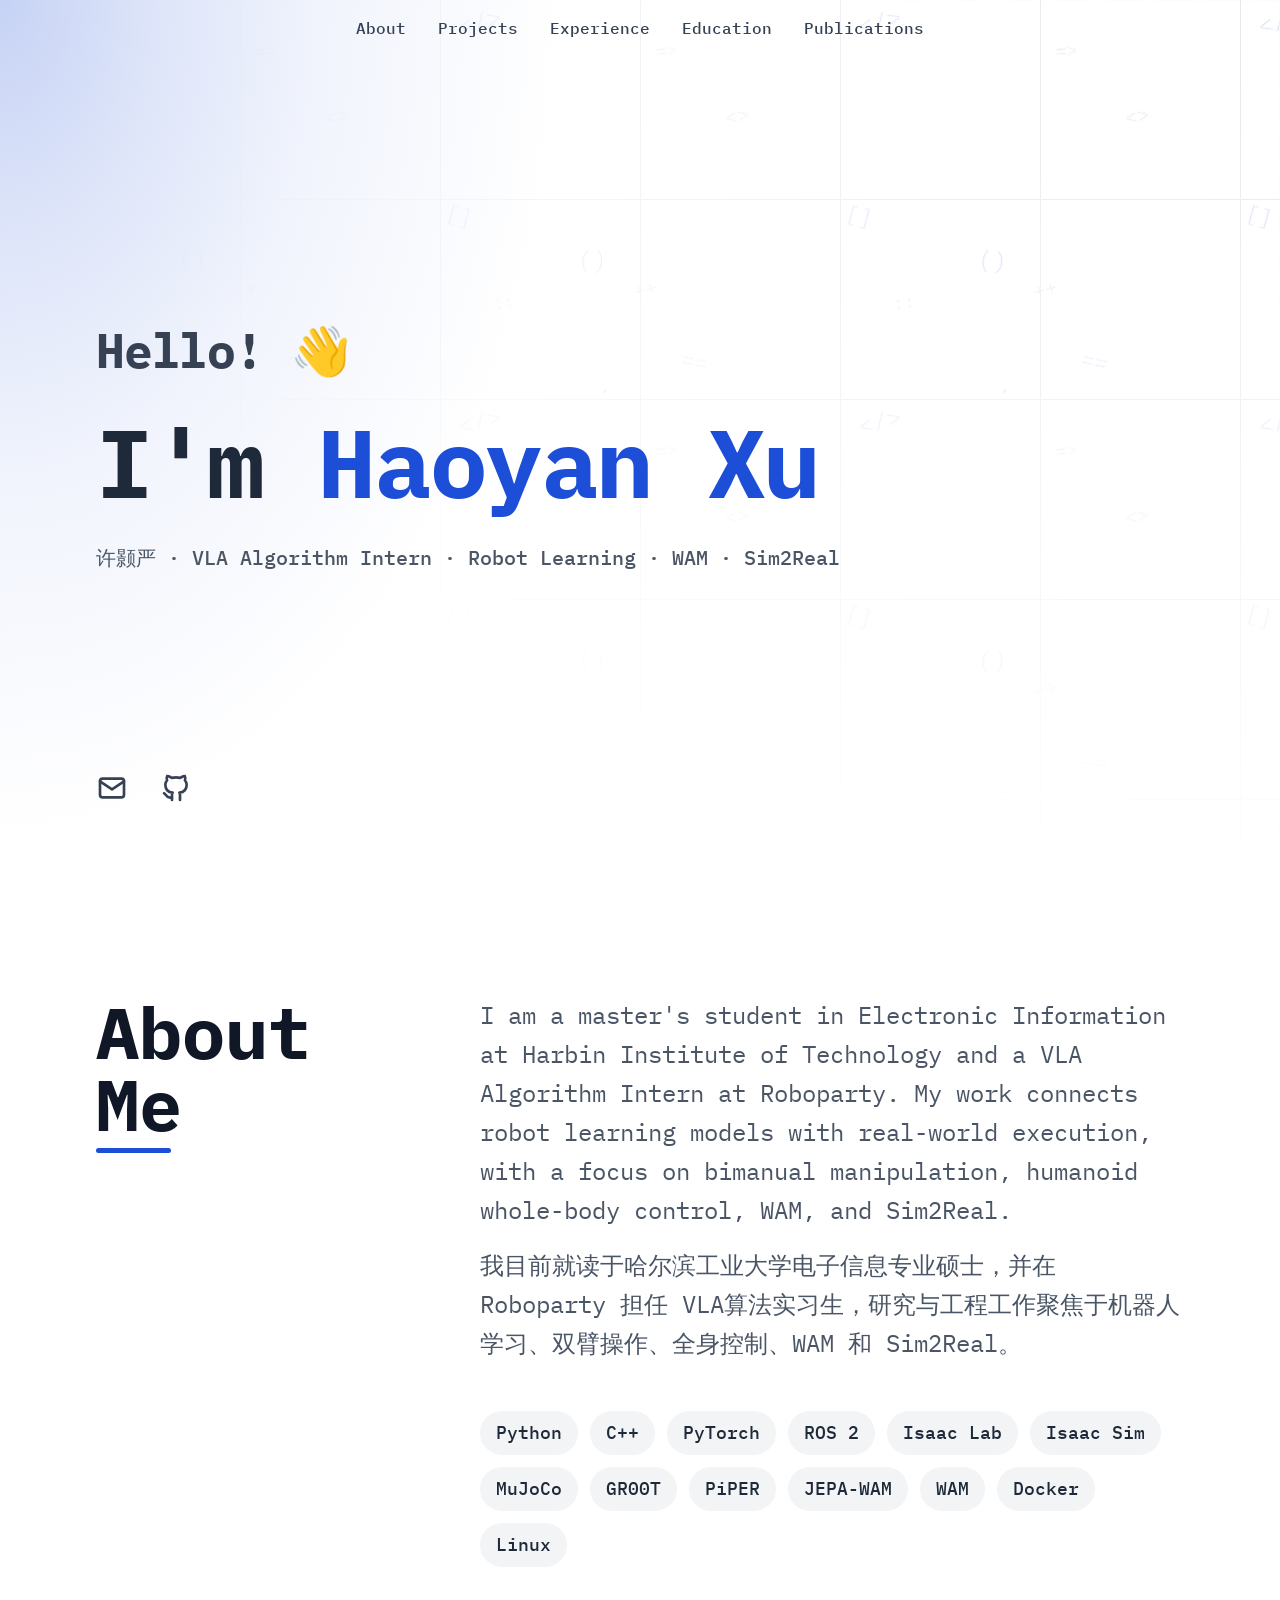
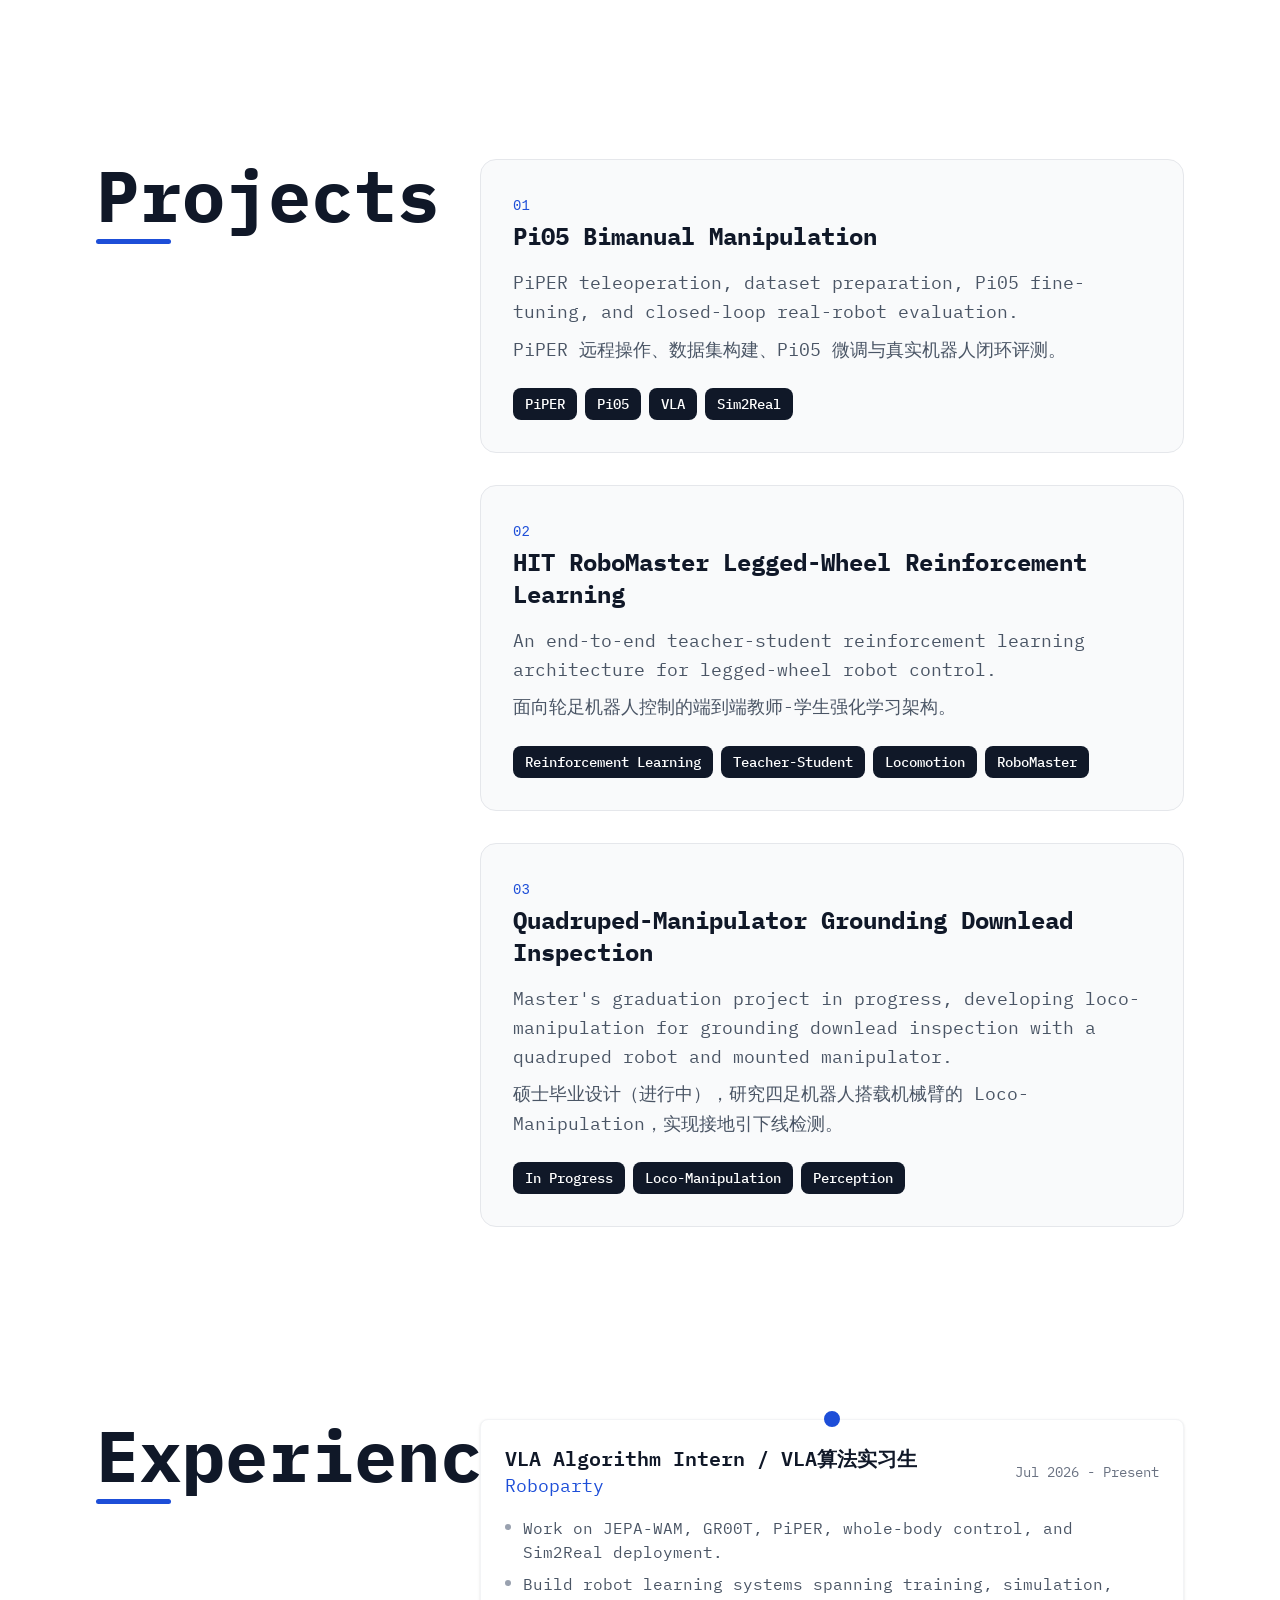
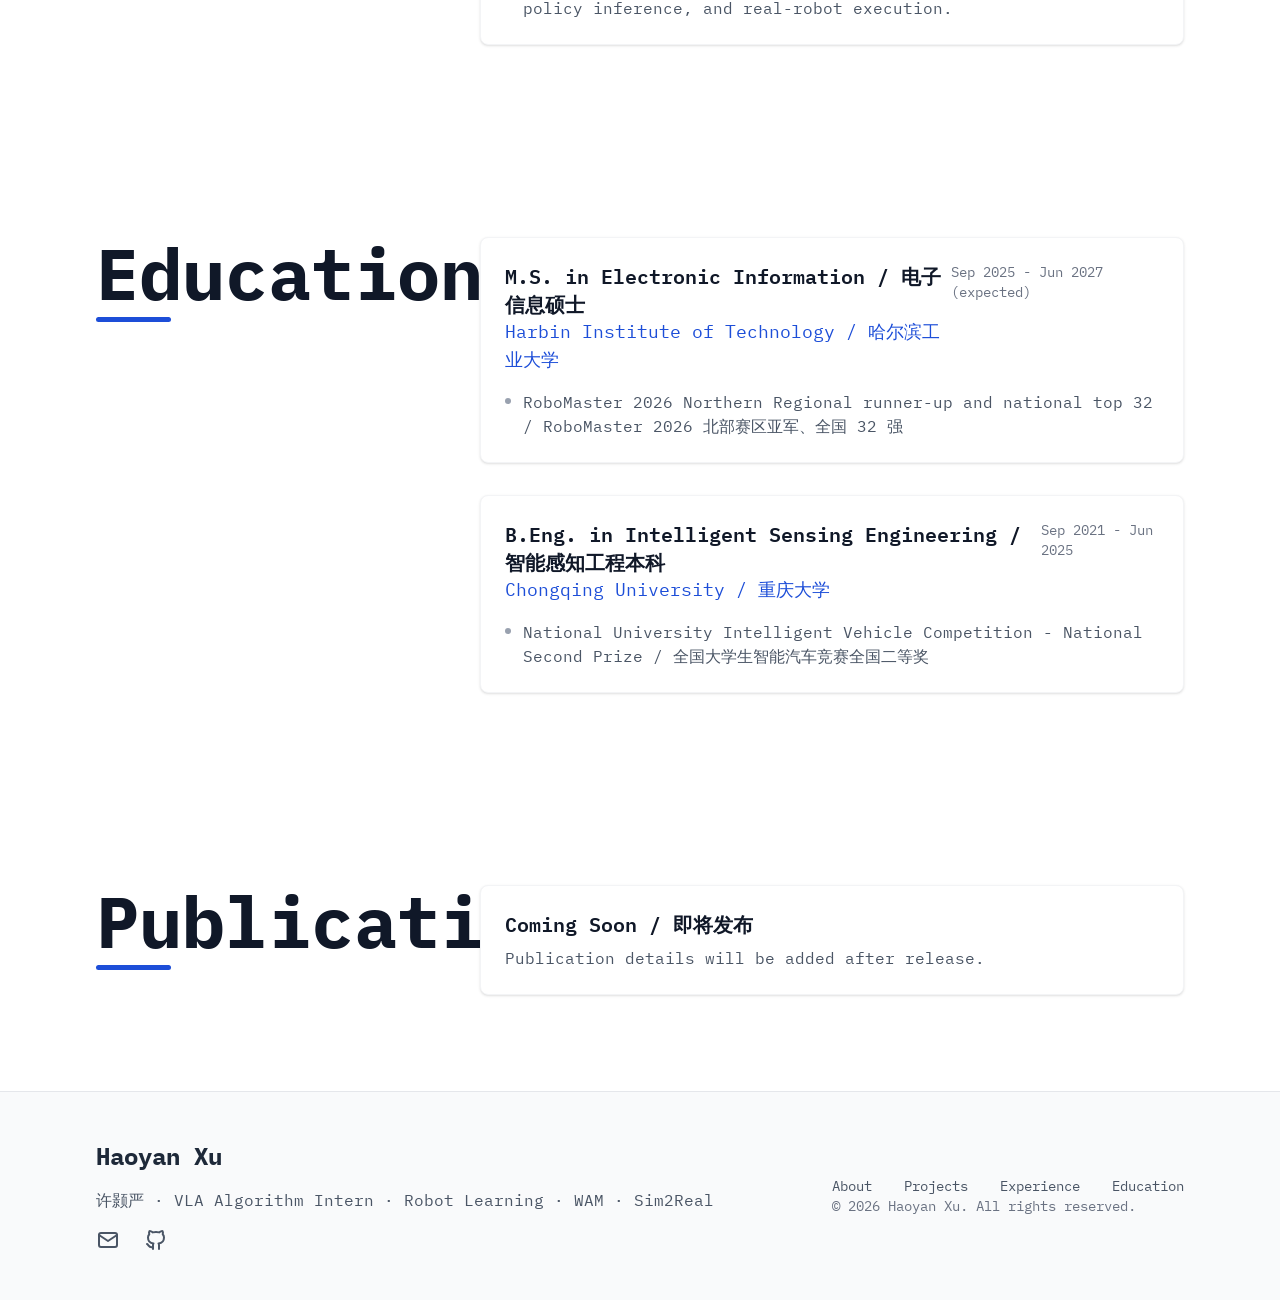
==== commit 67abf15a: "Adopt DevPortfolio as homepage and refine profile content" ====
--- a/compare/devportfolio/index.html
+++ b/compare/devportfolio/index.html
@@ -1,4 +1,4 @@
-<!DOCTYPE html><html lang="en"> <head><meta charset="utf-8"><link rel="icon" type="image/svg+xml" href="/favicon.svg"><meta name="viewport" content="width=device-width"><meta name="generator" content="Astro v5.12.3"><meta name="description" content="Portfolio of Haoyan Xu, a VLA algorithm intern working on robot learning, whole-body control, WAM, and Sim2Real."><link rel="preconnect" href="https://fonts.googleapis.com"><link rel="preconnect" href="https://fonts.gstatic.com" crossorigin><link href="https://fonts.googleapis.com/css2?family=IBM+Plex+Mono:ital,wght@0,100;0,200;0,300;0,400;0,500;0,600;0,700;1,100;1,200;1,300;1,400;1,500;1,600;1,700&display=swap" rel="stylesheet"><title>Haoyan Xu · 许颢严 - VLA Algorithm Intern · Robot Learning · WAM · Sim2Real</title><link rel="stylesheet" href="/compare/devportfolio/_astro/index.BLfW-RaE.css"></head> <body> <header id="header" class="fixed top-0 left-0 right-0 z-50 hidden md:block transition-all duration-300" data-astro-cid-3ef6ksr2> <nav class="max-w-7xl mx-auto px-8 py-4" data-astro-cid-3ef6ksr2> <ul class="flex items-center gap-8 justify-center" data-astro-cid-3ef6ksr2> <li data-astro-cid-3ef6ksr2> <a href="#about" class="text-gray-700 hover:text-black transition-colors font-medium" data-astro-cid-3ef6ksr2>
+<!DOCTYPE html><html lang="en"> <head><meta charset="utf-8"><link rel="icon" type="image/svg+xml" href="/favicon.svg"><meta name="viewport" content="width=device-width"><meta name="generator" content="Astro v5.12.3"><meta name="description" content="Portfolio of Haoyan Xu, a VLA algorithm intern working on robot learning, whole-body control, WAM, and Sim2Real."><link rel="preconnect" href="https://fonts.googleapis.com"><link rel="preconnect" href="https://fonts.gstatic.com" crossorigin><link href="https://fonts.googleapis.com/css2?family=IBM+Plex+Mono:ital,wght@0,100;0,200;0,300;0,400;0,500;0,600;0,700;1,100;1,200;1,300;1,400;1,500;1,600;1,700&display=swap" rel="stylesheet"><title>Haoyan Xu - 许颢严 · VLA Algorithm Intern · Robot Learning · WAM · Sim2Real</title><link rel="stylesheet" href="/compare/devportfolio/_astro/index.BLfW-RaE.css"></head> <body> <header id="header" class="fixed top-0 left-0 right-0 z-50 hidden md:block transition-all duration-300" data-astro-cid-3ef6ksr2> <nav class="max-w-7xl mx-auto px-8 py-4" data-astro-cid-3ef6ksr2> <ul class="flex items-center gap-8 justify-center" data-astro-cid-3ef6ksr2> <li data-astro-cid-3ef6ksr2> <a href="#about" class="text-gray-700 hover:text-black transition-colors font-medium" data-astro-cid-3ef6ksr2>
 About
 </a> </li> <li data-astro-cid-3ef6ksr2> <a href="#projects" class="text-gray-700 hover:text-black transition-colors font-medium" data-astro-cid-3ef6ksr2>
 Projects
@@ -11,25 +11,25 @@
 </a> </li> </ul> </nav> </header> <script type="module">window.addEventListener("scroll",()=>{const e=document.getElementById("header");window.scrollY>100?e?.classList.add("bg-white/80","backdrop-blur-sm"):e?.classList.remove("bg-white/80","backdrop-blur-sm")});</script>  <section> <div id="hero" class="relative isolate overflow-hidden bg-white py-24 md:h-screen" style="--accent-color: #1d4ed8" data-astro-cid-bbe6dxrz> <!-- Gradient overlay --> <div class="absolute inset-0 -z-10" style="background: radial-gradient(ellipse 800px 1200px at 0% 0%, #1d4ed840 0%, #1d4ed825 20%, #1d4ed810 40%, rgba(255, 255, 255, 0.3) 70%, rgba(255, 255, 255, 0.8) 90%, white 100%)" data-astro-cid-bbe6dxrz></div> <svg aria-hidden="true" class="absolute inset-0 -z-10 size-full stroke-gray-200 [mask-image:radial-gradient(100%_100%_at_top_right,white,transparent)]" data-astro-cid-bbe6dxrz> <defs data-astro-cid-bbe6dxrz> <pattern x="50%" y="-1" id="0787a7c5-978c-4f66-83c7-11c213f99cb7" width="200" height="200" patternUnits="userSpaceOnUse" data-astro-cid-bbe6dxrz> <path d="M.5 200V.5H200" fill="none" data-astro-cid-bbe6dxrz></path> </pattern> <pattern id="programming-symbols" x="0" y="0" width="400" height="400" patternUnits="userSpaceOnUse" data-astro-cid-bbe6dxrz> <text x="50" y="50" fill="#1d4ed8" font-family="monospace" font-size="24" transform="rotate(-15)" data-astro-cid-bbe6dxrz>&lt;/&gt;</text> <text x="150" y="100" fill="#1d4ed8" font-family="monospace" font-size="20" transform="rotate(10)" data-astro-cid-bbe6dxrz></text> <text x="250" y="80" fill="#1d4ed8" font-family="monospace" font-size="18" transform="rotate(-5)" data-astro-cid-bbe6dxrz>=&gt;</text> <text x="100" y="200" fill="#1d4ed8" font-family="monospace" font-size="22" transform="rotate(15)" data-astro-cid-bbe6dxrz>[]</text> <text x="300" y="180" fill="#1d4ed8" font-family="monospace" font-size="20" transform="rotate(-10)" data-astro-cid-bbe6dxrz>&lt;&gt;</text> <text x="200" y="250" fill="#1d4ed8" font-family="monospace" font-size="24" transform="rotate(5)" data-astro-cid-bbe6dxrz>()</text> <text x="50" y="320" fill="#1d4ed8" font-family="monospace" font-size="18" transform="rotate(-8)" data-astro-cid-bbe6dxrz>::</text> <text x="350" y="300" fill="#1d4ed8" font-family="monospace" font-size="22" transform="rotate(12)" data-astro-cid-bbe6dxrz>==</text> <text x="150" y="350" fill="#1d4ed8" font-family="monospace" font-size="20" transform="rotate(-15)" data-astro-cid-bbe6dxrz>++</text> <text x="250" y="370" fill="#1d4ed8" font-family="monospace" font-size="24" transform="rotate(8)" data-astro-cid-bbe6dxrz>;</text> </pattern> </defs> <rect fill="url(#programming-symbols)" width="100%" height="100%" opacity="0.2" data-astro-cid-bbe6dxrz></rect> <rect fill="url(#0787a7c5-978c-4f66-83c7-11c213f99cb7)" width="100%" height="100%" stroke-width="0" data-astro-cid-bbe6dxrz></rect> </svg> <div class="h-full mx-auto p-8 sm:p-12 md:p-24 flex items-center" data-astro-cid-bbe6dxrz> <div data-astro-cid-bbe6dxrz> <h2 class="text-pretty text-xl sm:text-2xl md:text-5xl font-bold tracking-tight text-gray-700 animate-fade-in" data-astro-cid-bbe6dxrz>
 Hello! 👋
 </h2> <h1 class="mt-6 sm:mt-8 md:mt-10 text-pretty text-4xl sm:text-5xl md:text-6xl lg:text-8xl font-bold tracking-tight text-gray-800 animate-fade-in animation-delay-200" data-astro-cid-bbe6dxrz>
-I'm <span style="color:#1d4ed8" data-astro-cid-bbe6dxrz>Haoyan Xu · 许颢严</span> </h1> <p class="mt-4 sm:mt-6 md:mt-8 text-pretty text-base sm:text-lg md:text-xl/8 font-medium text-gray-600 animate-fade-in animation-delay-400" data-astro-cid-bbe6dxrz> VLA Algorithm Intern · Robot Learning · WAM · Sim2Real </p> </div> </div> <div class="absolute bottom-0 left-0 right-0 p-8 sm:p-12 md:p-24 flex gap-x-4 sm:gap-x-6 md:gap-x-8 text-gray-700 animate-fade-in animation-delay-600" data-astro-cid-bbe6dxrz> <a href="mailto:1006112909xhy@gmail.com" aria-label="Email" class="transition-colors duration-300 hover:text-[var(--accent-color)]" data-astro-cid-bbe6dxrz> <svg xmlns="http://www.w3.org/2000/svg" width="24" height="24" viewBox="0 0 24 24" fill="none" stroke="currentColor" stroke-width="2" stroke-linecap="round" stroke-linejoin="round" class="h-6 w-6 sm:h-7 sm:w-7 md:h-8 md:w-8" data-astro-cid-bbe6dxrz> <path stroke="none" d="M0 0h24v24H0z" fill="none" data-astro-cid-bbe6dxrz></path> <path d="M3 7a2 2 0 0 1 2 -2h14a2 2 0 0 1 2 2v10a2 2 0 0 1 -2 2h-14a2 2 0 0 1 -2 -2v-10z" data-astro-cid-bbe6dxrz></path> <path d="M3 7l9 6l9 -6" data-astro-cid-bbe6dxrz></path> </svg> </a>   <a href="https://github.com/xu-haoyan" target="_blank" rel="noopener noreferrer" aria-label="GitHub" class="transition-colors duration-300 hover:text-[var(--accent-color)]" data-astro-cid-bbe6dxrz> <svg xmlns="http://www.w3.org/2000/svg" width="24" height="24" viewBox="0 0 24 24" fill="none" stroke="currentColor" stroke-width="2" stroke-linecap="round" stroke-linejoin="round" class="h-6 w-6 sm:h-7 sm:w-7 md:h-8 md:w-8" data-astro-cid-bbe6dxrz>  <path stroke="none" d="M0 0h24v24H0z" fill="none" data-astro-cid-bbe6dxrz></path> <path d="M9 19c-4.3 1.4 -4.3 -2.5 -6 -3m12 5v-3.5c0 -1 .1 -1.4 -.5 -2c2.8 -.3 5.5 -1.4 5.5 -6a4.6 4.6 0 0 0 -1.3 -3.2a4.2 4.2 0 0 0 -.1 -3.2s-1.1 -.3 -3.5 1.3a12.3 12.3 0 0 0 -6.2 0c-2.4 -1.6 -3.5 -1.3 -3.5 -1.3a4.2 4.2 0 0 0 -.1 3.2a4.6 4.6 0 0 0 -1.3 3.2c0 4.6 2.7 5.7 5.5 6c-.6 .6 -.6 1.2 -.5 2v3.5" data-astro-cid-bbe6dxrz></path>  </svg> </a> </div> </div>  <section id="about" class="p-8 sm:p-12 md:p-16 lg:p-24"> <div> <div class="grid grid-cols-1 lg:grid-cols-12 gap-8 lg:gap-16 items-start"> <div class="lg:col-span-4"> <h2 class="text-3xl sm:text-4xl md:text-5xl xl:text-7xl font-bold text-gray-900">
+I'm <span style="color:#1d4ed8" data-astro-cid-bbe6dxrz>Haoyan Xu</span> </h1> <p class="mt-4 sm:mt-6 md:mt-8 text-pretty text-base sm:text-lg md:text-xl/8 font-medium text-gray-600 animate-fade-in animation-delay-400" data-astro-cid-bbe6dxrz> 许颢严 · VLA Algorithm Intern · Robot Learning · WAM · Sim2Real </p> </div> </div> <div class="absolute bottom-0 left-0 right-0 p-8 sm:p-12 md:p-24 flex gap-x-4 sm:gap-x-6 md:gap-x-8 text-gray-700 animate-fade-in animation-delay-600" data-astro-cid-bbe6dxrz> <a href="mailto:1006112909xhy@gmail.com" aria-label="Email" class="transition-colors duration-300 hover:text-[var(--accent-color)]" data-astro-cid-bbe6dxrz> <svg xmlns="http://www.w3.org/2000/svg" width="24" height="24" viewBox="0 0 24 24" fill="none" stroke="currentColor" stroke-width="2" stroke-linecap="round" stroke-linejoin="round" class="h-6 w-6 sm:h-7 sm:w-7 md:h-8 md:w-8" data-astro-cid-bbe6dxrz> <path stroke="none" d="M0 0h24v24H0z" fill="none" data-astro-cid-bbe6dxrz></path> <path d="M3 7a2 2 0 0 1 2 -2h14a2 2 0 0 1 2 2v10a2 2 0 0 1 -2 2h-14a2 2 0 0 1 -2 -2v-10z" data-astro-cid-bbe6dxrz></path> <path d="M3 7l9 6l9 -6" data-astro-cid-bbe6dxrz></path> </svg> </a>   <a href="https://github.com/xu-haoyan" target="_blank" rel="noopener noreferrer" aria-label="GitHub" class="transition-colors duration-300 hover:text-[var(--accent-color)]" data-astro-cid-bbe6dxrz> <svg xmlns="http://www.w3.org/2000/svg" width="24" height="24" viewBox="0 0 24 24" fill="none" stroke="currentColor" stroke-width="2" stroke-linecap="round" stroke-linejoin="round" class="h-6 w-6 sm:h-7 sm:w-7 md:h-8 md:w-8" data-astro-cid-bbe6dxrz>  <path stroke="none" d="M0 0h24v24H0z" fill="none" data-astro-cid-bbe6dxrz></path> <path d="M9 19c-4.3 1.4 -4.3 -2.5 -6 -3m12 5v-3.5c0 -1 .1 -1.4 -.5 -2c2.8 -.3 5.5 -1.4 5.5 -6a4.6 4.6 0 0 0 -1.3 -3.2a4.2 4.2 0 0 0 -.1 -3.2s-1.1 -.3 -3.5 1.3a12.3 12.3 0 0 0 -6.2 0c-2.4 -1.6 -3.5 -1.3 -3.5 -1.3a4.2 4.2 0 0 0 -.1 3.2a4.6 4.6 0 0 0 -1.3 3.2c0 4.6 2.7 5.7 5.5 6c-.6 .6 -.6 1.2 -.5 2v3.5" data-astro-cid-bbe6dxrz></path>  </svg> </a> </div> </div>  <section id="about" class="p-8 sm:p-12 md:p-16 lg:p-24"> <div> <div class="grid grid-cols-1 lg:grid-cols-12 gap-8 lg:gap-16 items-start"> <div class="lg:col-span-4"> <h2 class="text-3xl sm:text-4xl md:text-5xl xl:text-7xl font-bold text-gray-900">
 About Me
-</h2> <div class="w-[75px] h-[5px] mt-2 rounded-full" style="background-color: #1d4ed8"></div> </div> <div class="lg:col-span-8 space-y-8"> <p class="text-lg sm:text-xl md:text-2xl leading-relaxed text-gray-600"> I am a master&#39;s student in Electronic Information at Harbin Institute of Technology and a VLA Algorithm Intern at Roboparty. My work connects robot learning models with real-world execution, with a focus on bimanual manipulation, humanoid whole-body control, WAM, and Sim2Real. 我目前就读于哈尔滨工业大学电子信息专业硕士，并在 Roboparty 担任 VLA算法实习生，研究与工程工作聚焦于机器人学习、双臂操作、全身控制、WAM 和 Sim2Real。 </p> <div class="pt-4"> <div class="flex flex-wrap gap-3"> <span class="px-3 sm:px-4 py-1.5 sm:py-2 bg-gray-100 text-gray-800 rounded-full text-sm sm:text-base md:text-lg font-medium hover:bg-gray-200 transition-colors duration-200"> Python </span><span class="px-3 sm:px-4 py-1.5 sm:py-2 bg-gray-100 text-gray-800 rounded-full text-sm sm:text-base md:text-lg font-medium hover:bg-gray-200 transition-colors duration-200"> C++ </span><span class="px-3 sm:px-4 py-1.5 sm:py-2 bg-gray-100 text-gray-800 rounded-full text-sm sm:text-base md:text-lg font-medium hover:bg-gray-200 transition-colors duration-200"> PyTorch </span><span class="px-3 sm:px-4 py-1.5 sm:py-2 bg-gray-100 text-gray-800 rounded-full text-sm sm:text-base md:text-lg font-medium hover:bg-gray-200 transition-colors duration-200"> ROS 2 </span><span class="px-3 sm:px-4 py-1.5 sm:py-2 bg-gray-100 text-gray-800 rounded-full text-sm sm:text-base md:text-lg font-medium hover:bg-gray-200 transition-colors duration-200"> Isaac Lab </span><span class="px-3 sm:px-4 py-1.5 sm:py-2 bg-gray-100 text-gray-800 rounded-full text-sm sm:text-base md:text-lg font-medium hover:bg-gray-200 transition-colors duration-200"> Isaac Sim </span><span class="px-3 sm:px-4 py-1.5 sm:py-2 bg-gray-100 text-gray-800 rounded-full text-sm sm:text-base md:text-lg font-medium hover:bg-gray-200 transition-colors duration-200"> MuJoCo </span><span class="px-3 sm:px-4 py-1.5 sm:py-2 bg-gray-100 text-gray-800 rounded-full text-sm sm:text-base md:text-lg font-medium hover:bg-gray-200 transition-colors duration-200"> GR00T </span><span class="px-3 sm:px-4 py-1.5 sm:py-2 bg-gray-100 text-gray-800 rounded-full text-sm sm:text-base md:text-lg font-medium hover:bg-gray-200 transition-colors duration-200"> PiPER </span><span class="px-3 sm:px-4 py-1.5 sm:py-2 bg-gray-100 text-gray-800 rounded-full text-sm sm:text-base md:text-lg font-medium hover:bg-gray-200 transition-colors duration-200"> JEPA-WAM </span><span class="px-3 sm:px-4 py-1.5 sm:py-2 bg-gray-100 text-gray-800 rounded-full text-sm sm:text-base md:text-lg font-medium hover:bg-gray-200 transition-colors duration-200"> WAM </span><span class="px-3 sm:px-4 py-1.5 sm:py-2 bg-gray-100 text-gray-800 rounded-full text-sm sm:text-base md:text-lg font-medium hover:bg-gray-200 transition-colors duration-200"> Docker </span><span class="px-3 sm:px-4 py-1.5 sm:py-2 bg-gray-100 text-gray-800 rounded-full text-sm sm:text-base md:text-lg font-medium hover:bg-gray-200 transition-colors duration-200"> Linux </span> </div> </div> </div> </div> </div> </section> <section id="projects" class="p-8 sm:p-12 md:p-16 lg:p-24"><div><div class="grid grid-cols-1 lg:grid-cols-12 gap-8 lg:gap-16 items-start"><div class="lg:col-span-4"><h2 class="text-3xl sm:text-4xl md:text-5xl xl:text-7xl font-bold text-gray-900">
+</h2> <div class="w-[75px] h-[5px] mt-2 rounded-full" style="background-color: #1d4ed8"></div> </div> <div class="lg:col-span-8 space-y-8"> <div class="space-y-4"> <p class="text-lg sm:text-xl md:text-2xl leading-relaxed text-gray-600" lang="en"> I am a master&#39;s student in Electronic Information at Harbin Institute of Technology and a VLA Algorithm Intern at Roboparty. My work connects robot learning models with real-world execution, with a focus on bimanual manipulation, humanoid whole-body control, WAM, and Sim2Real. </p><p class="text-lg sm:text-xl md:text-2xl leading-relaxed text-gray-600" lang="zh-CN"> 我目前就读于哈尔滨工业大学电子信息专业硕士，并在 Roboparty 担任 VLA算法实习生，研究与工程工作聚焦于机器人学习、双臂操作、全身控制、WAM 和 Sim2Real。 </p> </div> <div class="pt-4"> <div class="flex flex-wrap gap-3"> <span class="px-3 sm:px-4 py-1.5 sm:py-2 bg-gray-100 text-gray-800 rounded-full text-sm sm:text-base md:text-lg font-medium hover:bg-gray-200 transition-colors duration-200"> Python </span><span class="px-3 sm:px-4 py-1.5 sm:py-2 bg-gray-100 text-gray-800 rounded-full text-sm sm:text-base md:text-lg font-medium hover:bg-gray-200 transition-colors duration-200"> C++ </span><span class="px-3 sm:px-4 py-1.5 sm:py-2 bg-gray-100 text-gray-800 rounded-full text-sm sm:text-base md:text-lg font-medium hover:bg-gray-200 transition-colors duration-200"> PyTorch </span><span class="px-3 sm:px-4 py-1.5 sm:py-2 bg-gray-100 text-gray-800 rounded-full text-sm sm:text-base md:text-lg font-medium hover:bg-gray-200 transition-colors duration-200"> ROS 2 </span><span class="px-3 sm:px-4 py-1.5 sm:py-2 bg-gray-100 text-gray-800 rounded-full text-sm sm:text-base md:text-lg font-medium hover:bg-gray-200 transition-colors duration-200"> Isaac Lab </span><span class="px-3 sm:px-4 py-1.5 sm:py-2 bg-gray-100 text-gray-800 rounded-full text-sm sm:text-base md:text-lg font-medium hover:bg-gray-200 transition-colors duration-200"> Isaac Sim </span><span class="px-3 sm:px-4 py-1.5 sm:py-2 bg-gray-100 text-gray-800 rounded-full text-sm sm:text-base md:text-lg font-medium hover:bg-gray-200 transition-colors duration-200"> MuJoCo </span><span class="px-3 sm:px-4 py-1.5 sm:py-2 bg-gray-100 text-gray-800 rounded-full text-sm sm:text-base md:text-lg font-medium hover:bg-gray-200 transition-colors duration-200"> GR00T </span><span class="px-3 sm:px-4 py-1.5 sm:py-2 bg-gray-100 text-gray-800 rounded-full text-sm sm:text-base md:text-lg font-medium hover:bg-gray-200 transition-colors duration-200"> PiPER </span><span class="px-3 sm:px-4 py-1.5 sm:py-2 bg-gray-100 text-gray-800 rounded-full text-sm sm:text-base md:text-lg font-medium hover:bg-gray-200 transition-colors duration-200"> JEPA-WAM </span><span class="px-3 sm:px-4 py-1.5 sm:py-2 bg-gray-100 text-gray-800 rounded-full text-sm sm:text-base md:text-lg font-medium hover:bg-gray-200 transition-colors duration-200"> WAM </span><span class="px-3 sm:px-4 py-1.5 sm:py-2 bg-gray-100 text-gray-800 rounded-full text-sm sm:text-base md:text-lg font-medium hover:bg-gray-200 transition-colors duration-200"> Docker </span><span class="px-3 sm:px-4 py-1.5 sm:py-2 bg-gray-100 text-gray-800 rounded-full text-sm sm:text-base md:text-lg font-medium hover:bg-gray-200 transition-colors duration-200"> Linux </span> </div> </div> </div> </div> </div> </section> <section id="projects" class="p-8 sm:p-12 md:p-16 lg:p-24"><div><div class="grid grid-cols-1 lg:grid-cols-12 gap-8 lg:gap-16 items-start"><div class="lg:col-span-4"><h2 class="text-3xl sm:text-4xl md:text-5xl xl:text-7xl font-bold text-gray-900">
 Projects
 </h2><div class="w-[75px] h-[5px] mt-2 rounded-full" style="background-color: #1d4ed8"></div></div><div class="lg:col-span-8"><div class="space-y-8"><div class="group relative"><div class="block relative p-4 sm:p-6 md:p-8 bg-gray-50 rounded-xl sm:rounded-2xl border border-gray-200 transition-all duration-300 "><div class="space-y-4"><div><span class="text-sm font-mono" style="color:#1d4ed8">
-01</span><h3 class="text-xl sm:text-2xl font-bold text-gray-900 mt-1">Pi05 Bimanual Manipulation</h3></div><p class="text-base sm:text-lg text-gray-600 leading-relaxed ">PiPER teleoperation, dataset preparation, Pi05 fine-tuning, and closed-loop real-robot evaluation. PiPER 远程操作、数据集构建、Pi05 微调与真实机器人闭环评测。</p><div class="flex flex-wrap gap-1.5 sm:gap-2 pt-2"><span class="px-2.5 sm:px-3 py-1 sm:py-1.5 bg-gray-900 text-white rounded-md sm:rounded-lg text-xs sm:text-sm font-medium transition-all duration-300 ">PiPER</span><span class="px-2.5 sm:px-3 py-1 sm:py-1.5 bg-gray-900 text-white rounded-md sm:rounded-lg text-xs sm:text-sm font-medium transition-all duration-300 ">Pi05</span><span class="px-2.5 sm:px-3 py-1 sm:py-1.5 bg-gray-900 text-white rounded-md sm:rounded-lg text-xs sm:text-sm font-medium transition-all duration-300 ">VLA</span><span class="px-2.5 sm:px-3 py-1 sm:py-1.5 bg-gray-900 text-white rounded-md sm:rounded-lg text-xs sm:text-sm font-medium transition-all duration-300 ">Sim2Real</span></div></div></div></div><div class="group relative"><div class="block relative p-4 sm:p-6 md:p-8 bg-gray-50 rounded-xl sm:rounded-2xl border border-gray-200 transition-all duration-300 "><div class="space-y-4"><div><span class="text-sm font-mono" style="color:#1d4ed8">
-02</span><h3 class="text-xl sm:text-2xl font-bold text-gray-900 mt-1">HIT RoboMaster Legged-Wheel Reinforcement Learning</h3></div><p class="text-base sm:text-lg text-gray-600 leading-relaxed ">An end-to-end teacher-student reinforcement learning architecture for legged-wheel robot control. 面向轮足机器人控制的端到端教师-学生强化学习架构。</p><div class="flex flex-wrap gap-1.5 sm:gap-2 pt-2"><span class="px-2.5 sm:px-3 py-1 sm:py-1.5 bg-gray-900 text-white rounded-md sm:rounded-lg text-xs sm:text-sm font-medium transition-all duration-300 ">Reinforcement Learning</span><span class="px-2.5 sm:px-3 py-1 sm:py-1.5 bg-gray-900 text-white rounded-md sm:rounded-lg text-xs sm:text-sm font-medium transition-all duration-300 ">Teacher-Student</span><span class="px-2.5 sm:px-3 py-1 sm:py-1.5 bg-gray-900 text-white rounded-md sm:rounded-lg text-xs sm:text-sm font-medium transition-all duration-300 ">RoboMaster</span></div></div></div></div><div class="group relative"><div class="block relative p-4 sm:p-6 md:p-8 bg-gray-50 rounded-xl sm:rounded-2xl border border-gray-200 transition-all duration-300 "><div class="space-y-4"><div><span class="text-sm font-mono" style="color:#1d4ed8">
-03</span><h3 class="text-xl sm:text-2xl font-bold text-gray-900 mt-1">Quadruped-Manipulator Grounding Downlead Inspection</h3></div><p class="text-base sm:text-lg text-gray-600 leading-relaxed ">Master&#39;s graduation project in progress, combining quadruped locomotion, arm interaction, and task-oriented visual perception for grounding downlead inspection. 硕士毕业设计（进行中），结合四足行走、机械臂交互和视觉感知，实现接地引下线检测。</p><div class="flex flex-wrap gap-1.5 sm:gap-2 pt-2"><span class="px-2.5 sm:px-3 py-1 sm:py-1.5 bg-gray-900 text-white rounded-md sm:rounded-lg text-xs sm:text-sm font-medium transition-all duration-300 ">In Progress</span><span class="px-2.5 sm:px-3 py-1 sm:py-1.5 bg-gray-900 text-white rounded-md sm:rounded-lg text-xs sm:text-sm font-medium transition-all duration-300 ">Quadruped</span><span class="px-2.5 sm:px-3 py-1 sm:py-1.5 bg-gray-900 text-white rounded-md sm:rounded-lg text-xs sm:text-sm font-medium transition-all duration-300 ">Manipulator</span><span class="px-2.5 sm:px-3 py-1 sm:py-1.5 bg-gray-900 text-white rounded-md sm:rounded-lg text-xs sm:text-sm font-medium transition-all duration-300 ">Perception</span></div></div></div></div></div></div></div></div></section> <section id="experience" class="p-8 sm:p-12 md:p-16 lg:p-24"><div><div class="grid grid-cols-1 lg:grid-cols-12 gap-8 lg:gap-16 items-start"><div class="lg:col-span-4"><h2 class="text-3xl sm:text-4xl md:text-5xl xl:text-7xl font-bold text-gray-900">
+01</span><h3 class="text-xl sm:text-2xl font-bold text-gray-900 mt-1">Pi05 Bimanual Manipulation</h3></div><div class="space-y-2 "><p class="text-base sm:text-lg text-gray-600 leading-relaxed" lang="en">PiPER teleoperation, dataset preparation, Pi05 fine-tuning, and closed-loop real-robot evaluation.</p><p class="text-base sm:text-lg text-gray-600 leading-relaxed" lang="zh-CN">PiPER 远程操作、数据集构建、Pi05 微调与真实机器人闭环评测。</p></div><div class="flex flex-wrap gap-1.5 sm:gap-2 pt-2"><span class="px-2.5 sm:px-3 py-1 sm:py-1.5 bg-gray-900 text-white rounded-md sm:rounded-lg text-xs sm:text-sm font-medium transition-all duration-300 ">PiPER</span><span class="px-2.5 sm:px-3 py-1 sm:py-1.5 bg-gray-900 text-white rounded-md sm:rounded-lg text-xs sm:text-sm font-medium transition-all duration-300 ">Pi05</span><span class="px-2.5 sm:px-3 py-1 sm:py-1.5 bg-gray-900 text-white rounded-md sm:rounded-lg text-xs sm:text-sm font-medium transition-all duration-300 ">VLA</span><span class="px-2.5 sm:px-3 py-1 sm:py-1.5 bg-gray-900 text-white rounded-md sm:rounded-lg text-xs sm:text-sm font-medium transition-all duration-300 ">Sim2Real</span></div></div></div></div><div class="group relative"><div class="block relative p-4 sm:p-6 md:p-8 bg-gray-50 rounded-xl sm:rounded-2xl border border-gray-200 transition-all duration-300 "><div class="space-y-4"><div><span class="text-sm font-mono" style="color:#1d4ed8">
+02</span><h3 class="text-xl sm:text-2xl font-bold text-gray-900 mt-1">HIT RoboMaster Legged-Wheel Reinforcement Learning</h3></div><div class="space-y-2 "><p class="text-base sm:text-lg text-gray-600 leading-relaxed" lang="en">An end-to-end teacher-student reinforcement learning architecture for legged-wheel robot control.</p><p class="text-base sm:text-lg text-gray-600 leading-relaxed" lang="zh-CN">面向轮足机器人控制的端到端教师-学生强化学习架构。</p></div><div class="flex flex-wrap gap-1.5 sm:gap-2 pt-2"><span class="px-2.5 sm:px-3 py-1 sm:py-1.5 bg-gray-900 text-white rounded-md sm:rounded-lg text-xs sm:text-sm font-medium transition-all duration-300 ">Reinforcement Learning</span><span class="px-2.5 sm:px-3 py-1 sm:py-1.5 bg-gray-900 text-white rounded-md sm:rounded-lg text-xs sm:text-sm font-medium transition-all duration-300 ">Teacher-Student</span><span class="px-2.5 sm:px-3 py-1 sm:py-1.5 bg-gray-900 text-white rounded-md sm:rounded-lg text-xs sm:text-sm font-medium transition-all duration-300 ">Locomotion</span><span class="px-2.5 sm:px-3 py-1 sm:py-1.5 bg-gray-900 text-white rounded-md sm:rounded-lg text-xs sm:text-sm font-medium transition-all duration-300 ">RoboMaster</span></div></div></div></div><div class="group relative"><div class="block relative p-4 sm:p-6 md:p-8 bg-gray-50 rounded-xl sm:rounded-2xl border border-gray-200 transition-all duration-300 "><div class="space-y-4"><div><span class="text-sm font-mono" style="color:#1d4ed8">
+03</span><h3 class="text-xl sm:text-2xl font-bold text-gray-900 mt-1">Quadruped-Manipulator Grounding Downlead Inspection</h3></div><div class="space-y-2 "><p class="text-base sm:text-lg text-gray-600 leading-relaxed" lang="en">Master&#39;s graduation project in progress, developing loco-manipulation for grounding downlead inspection with a quadruped robot and mounted manipulator.</p><p class="text-base sm:text-lg text-gray-600 leading-relaxed" lang="zh-CN">硕士毕业设计（进行中），研究四足机器人搭载机械臂的 Loco-Manipulation，实现接地引下线检测。</p></div><div class="flex flex-wrap gap-1.5 sm:gap-2 pt-2"><span class="px-2.5 sm:px-3 py-1 sm:py-1.5 bg-gray-900 text-white rounded-md sm:rounded-lg text-xs sm:text-sm font-medium transition-all duration-300 ">In Progress</span><span class="px-2.5 sm:px-3 py-1 sm:py-1.5 bg-gray-900 text-white rounded-md sm:rounded-lg text-xs sm:text-sm font-medium transition-all duration-300 ">Loco-Manipulation</span><span class="px-2.5 sm:px-3 py-1 sm:py-1.5 bg-gray-900 text-white rounded-md sm:rounded-lg text-xs sm:text-sm font-medium transition-all duration-300 ">Perception</span></div></div></div></div></div></div></div></div></section> <section id="experience" class="p-8 sm:p-12 md:p-16 lg:p-24"><div><div class="grid grid-cols-1 lg:grid-cols-12 gap-8 lg:gap-16 items-start"><div class="lg:col-span-4"><h2 class="text-3xl sm:text-4xl md:text-5xl xl:text-7xl font-bold text-gray-900">
 Experience
-</h2><div class="w-[75px] h-[5px] mt-2 rounded-full" style="background-color: #1d4ed8"></div></div><div class="lg:col-span-8"><div class="relative"><div class="relative mb-12 last:mb-0"><div class="absolute left-1/2 -top-2 w-4 h-4 bg-white border-2 rounded-full -translate-x-1/2 z-20 transition-all duration-300" style="border-color: #1d4ed8; background-color: #1d4ed8"></div><div class="absolute left-1/2 bottom-0 w-0.5 h-12 bg-gray-300 -translate-x-1/2 translate-y-full z-10"></div><div class="bg-white rounded-lg shadow-sm border border-gray-100 p-4 sm:p-5 md:p-6 hover:shadow-md transition-shadow duration-300"><div class="flex flex-col sm:flex-row sm:items-center sm:justify-between mb-4"><div><h3 class="text-lg sm:text-xl font-semibold text-gray-900">VLA Algorithm Intern / VLA算法实习生</h3><p class="text-base sm:text-lg" style="color: #1d4ed8">Roboparty</p></div><span class="text-xs sm:text-sm text-gray-500 mt-2 sm:mt-0">Jun 2026 - Present</span></div><ul class="space-y-2"><li class="flex items-start"><span class="inline-block w-1.5 h-1.5 rounded-full bg-gray-400 mt-2 mr-3 flex-shrink-0"></span><span class="text-sm sm:text-base text-gray-600">Work on JEPA-WAM, GR00T, PiPER, whole-body control, and Sim2Real deployment.</span></li><li class="flex items-start"><span class="inline-block w-1.5 h-1.5 rounded-full bg-gray-400 mt-2 mr-3 flex-shrink-0"></span><span class="text-sm sm:text-base text-gray-600">Build robot learning systems spanning training, simulation, policy inference, and real-robot execution.</span></li></ul></div></div><div class="relative mb-12 last:mb-0"><div class="absolute left-1/2 -top-2 w-4 h-4 bg-white border-2 rounded-full -translate-x-1/2 z-20 transition-all duration-300" style="border-color: #1d4ed8; background-color: #1d4ed8"></div><div class="bg-white rounded-lg shadow-sm border border-gray-100 p-4 sm:p-5 md:p-6 hover:shadow-md transition-shadow duration-300"><div class="flex flex-col sm:flex-row sm:items-center sm:justify-between mb-4"><div><h3 class="text-lg sm:text-xl font-semibold text-gray-900">Research Intern</h3><p class="text-base sm:text-lg" style="color: #1d4ed8">VLA Training &amp; Sim2Real</p></div><span class="text-xs sm:text-sm text-gray-500 mt-2 sm:mt-0">Apr 2026 - May 2026</span></div><ul class="space-y-2"><li class="flex items-start"><span class="inline-block w-1.5 h-1.5 rounded-full bg-gray-400 mt-2 mr-3 flex-shrink-0"></span><span class="text-sm sm:text-base text-gray-600">Built dual-arm data collection and trajectory processing pipelines.</span></li><li class="flex items-start"><span class="inline-block w-1.5 h-1.5 rounded-full bg-gray-400 mt-2 mr-3 flex-shrink-0"></span><span class="text-sm sm:text-base text-gray-600">Adapted Pi05 observation/action spaces and evaluated closed-loop execution on real robots.</span></li></ul></div></div></div></div></div></div></section> <section id="education" class="p-8 sm:p-12 md:p-16 lg:p-24"><div><div class="grid grid-cols-1 lg:grid-cols-12 gap-8 lg:gap-16 items-start"><div class="lg:col-span-4"><h2 class="text-3xl sm:text-4xl md:text-5xl xl:text-7xl font-bold text-gray-900">
+</h2><div class="w-[75px] h-[5px] mt-2 rounded-full" style="background-color: #1d4ed8"></div></div><div class="lg:col-span-8"><div class="relative"><div class="relative mb-12 last:mb-0"><div class="absolute left-1/2 -top-2 w-4 h-4 bg-white border-2 rounded-full -translate-x-1/2 z-20 transition-all duration-300" style="border-color: #1d4ed8; background-color: #1d4ed8"></div><div class="bg-white rounded-lg shadow-sm border border-gray-100 p-4 sm:p-5 md:p-6 hover:shadow-md transition-shadow duration-300"><div class="flex flex-col sm:flex-row sm:items-center sm:justify-between mb-4"><div><h3 class="text-lg sm:text-xl font-semibold text-gray-900">VLA Algorithm Intern / VLA算法实习生</h3><p class="text-base sm:text-lg" style="color: #1d4ed8">Roboparty</p></div><span class="text-xs sm:text-sm text-gray-500 mt-2 sm:mt-0">Jul 2026 - Present</span></div><ul class="space-y-2"><li class="flex items-start"><span class="inline-block w-1.5 h-1.5 rounded-full bg-gray-400 mt-2 mr-3 flex-shrink-0"></span><span class="text-sm sm:text-base text-gray-600">Work on JEPA-WAM, GR00T, PiPER, whole-body control, and Sim2Real deployment.</span></li><li class="flex items-start"><span class="inline-block w-1.5 h-1.5 rounded-full bg-gray-400 mt-2 mr-3 flex-shrink-0"></span><span class="text-sm sm:text-base text-gray-600">Build robot learning systems spanning training, simulation, policy inference, and real-robot execution.</span></li></ul></div></div></div></div></div></div></section> <section id="education" class="p-8 sm:p-12 md:p-16 lg:p-24"><div><div class="grid grid-cols-1 lg:grid-cols-12 gap-8 lg:gap-16 items-start"><div class="lg:col-span-4"><h2 class="text-3xl sm:text-4xl md:text-5xl xl:text-7xl font-bold text-gray-900">
 Education
-</h2><div class="w-[75px] h-[5px] mt-2 rounded-full" style="background-color: #1d4ed8"></div></div><div class="lg:col-span-8"><div class="space-y-8"><div class="bg-white rounded-lg shadow-sm border border-gray-100 p-4 sm:p-5 md:p-6 hover:shadow-md transition-shadow duration-300"><div class="flex flex-col sm:flex-row sm:items-start sm:justify-between mb-4"><div><h3 class="text-lg sm:text-xl font-semibold text-gray-900">M.S. in Electronic Information / 电子信息硕士</h3><p class="text-base sm:text-lg" style="color: #1d4ed8">Harbin Institute of Technology / 哈尔滨工业大学</p></div><span class="text-xs sm:text-sm text-gray-500 mt-2 sm:mt-0">Sep 2025 - Jun 2027 (expected)</span></div><ul class="space-y-2"></ul></div><div class="bg-white rounded-lg shadow-sm border border-gray-100 p-4 sm:p-5 md:p-6 hover:shadow-md transition-shadow duration-300"><div class="flex flex-col sm:flex-row sm:items-start sm:justify-between mb-4"><div><h3 class="text-lg sm:text-xl font-semibold text-gray-900">B.Eng. in Intelligent Sensing Engineering / 智能感知工程本科</h3><p class="text-base sm:text-lg" style="color: #1d4ed8">Chongqing University / 重庆大学</p></div><span class="text-xs sm:text-sm text-gray-500 mt-2 sm:mt-0">Sep 2021 - Jun 2025</span></div><ul class="space-y-2"><li class="flex items-start"><span class="inline-block w-1.5 h-1.5 rounded-full bg-gray-400 mt-2 mr-3 flex-shrink-0"></span><span class="text-sm sm:text-base text-gray-600">RoboMaster 2026 Northern Regional runner-up and national top 32</span></li><li class="flex items-start"><span class="inline-block w-1.5 h-1.5 rounded-full bg-gray-400 mt-2 mr-3 flex-shrink-0"></span><span class="text-sm sm:text-base text-gray-600">National University Intelligent Vehicle Competition - National Second Prize</span></li></ul></div></div></div></div></div></section> <section id="publications" class="p-8 sm:p-12 md:p-16 lg:p-24"> <div class="grid grid-cols-1 lg:grid-cols-12 gap-8 lg:gap-16 items-start"> <div class="lg:col-span-4"> <h2 class="text-3xl sm:text-4xl md:text-5xl xl:text-7xl font-bold text-gray-900">
+</h2><div class="w-[75px] h-[5px] mt-2 rounded-full" style="background-color: #1d4ed8"></div></div><div class="lg:col-span-8"><div class="space-y-8"><div class="bg-white rounded-lg shadow-sm border border-gray-100 p-4 sm:p-5 md:p-6 hover:shadow-md transition-shadow duration-300"><div class="flex flex-col sm:flex-row sm:items-start sm:justify-between mb-4"><div><h3 class="text-lg sm:text-xl font-semibold text-gray-900">M.S. in Electronic Information / 电子信息硕士</h3><p class="text-base sm:text-lg" style="color: #1d4ed8">Harbin Institute of Technology / 哈尔滨工业大学</p></div><span class="text-xs sm:text-sm text-gray-500 mt-2 sm:mt-0">Sep 2025 - Jun 2027 (expected)</span></div><ul class="space-y-2"><li class="flex items-start"><span class="inline-block w-1.5 h-1.5 rounded-full bg-gray-400 mt-2 mr-3 flex-shrink-0"></span><span class="text-sm sm:text-base text-gray-600">RoboMaster 2026 Northern Regional runner-up and national top 32 / RoboMaster 2026 北部赛区亚军、全国 32 强</span></li></ul></div><div class="bg-white rounded-lg shadow-sm border border-gray-100 p-4 sm:p-5 md:p-6 hover:shadow-md transition-shadow duration-300"><div class="flex flex-col sm:flex-row sm:items-start sm:justify-between mb-4"><div><h3 class="text-lg sm:text-xl font-semibold text-gray-900">B.Eng. in Intelligent Sensing Engineering / 智能感知工程本科</h3><p class="text-base sm:text-lg" style="color: #1d4ed8">Chongqing University / 重庆大学</p></div><span class="text-xs sm:text-sm text-gray-500 mt-2 sm:mt-0">Sep 2021 - Jun 2025</span></div><ul class="space-y-2"><li class="flex items-start"><span class="inline-block w-1.5 h-1.5 rounded-full bg-gray-400 mt-2 mr-3 flex-shrink-0"></span><span class="text-sm sm:text-base text-gray-600">National University Intelligent Vehicle Competition - National Second Prize / 全国大学生智能汽车竞赛全国二等奖</span></li></ul></div></div></div></div></div></section> <section id="publications" class="p-8 sm:p-12 md:p-16 lg:p-24"> <div class="grid grid-cols-1 lg:grid-cols-12 gap-8 lg:gap-16 items-start"> <div class="lg:col-span-4"> <h2 class="text-3xl sm:text-4xl md:text-5xl xl:text-7xl font-bold text-gray-900">
 Publications
-</h2> <div class="w-[75px] h-[5px] mt-2 rounded-full bg-[#1d4ed8]"></div> </div> <div class="lg:col-span-8"> <div class="bg-white rounded-lg shadow-sm border border-gray-100 p-4 sm:p-5 md:p-6"> <h3 class="text-lg sm:text-xl font-semibold text-gray-900">Coming Soon / 即将发布</h3> <p class="mt-2 text-gray-600">Publication details will be added after release.</p> </div> </div> </div> </section> </section> <footer class="relative bg-gray-50 border-t border-gray-200"> <div class="mx-auto max-w-6xl px-6 py-12 lg:px-8"> <div class="flex flex-col md:flex-row md:items-center md:justify-between gap-8"> <div class="flex flex-col gap-4"> <h3 class="text-2xl font-bold text-gray-800"> Haoyan Xu · 许颢严 </h3> <p class="text-base text-gray-600"> VLA Algorithm Intern · Robot Learning · WAM · Sim2Real </p> <div class="flex gap-x-6"> <a href="mailto:1006112909xhy@gmail.com" aria-label="Email" class="text-gray-600 transition-colors duration-300 hover:text-[var(--accent-color)]" style="--accent-color: #1d4ed8"> <svg xmlns="http://www.w3.org/2000/svg" width="24" height="24" viewBox="0 0 24 24" fill="none" stroke="currentColor" stroke-width="2" stroke-linecap="round" stroke-linejoin="round" class="h-6 w-6"> <path stroke="none" d="M0 0h24v24H0z" fill="none"></path> <path d="M3 7a2 2 0 0 1 2 -2h14a2 2 0 0 1 2 2v10a2 2 0 0 1 -2 2h-14a2 2 0 0 1 -2 -2v-10z"></path> <path d="M3 7l9 6l9 -6"></path> </svg> </a> <a href="https://github.com/xu-haoyan" target="_blank" rel="noopener noreferrer" aria-label="GitHub" class="text-gray-600 transition-colors duration-300 hover:text-[var(--accent-color)]" style="--accent-color: #1d4ed8"> <svg xmlns="http://www.w3.org/2000/svg" width="24" height="24" viewBox="0 0 24 24" fill="none" stroke="currentColor" stroke-width="2" stroke-linecap="round" stroke-linejoin="round" class="h-6 w-6"><path stroke="none" d="M0 0h24v24H0z" fill="none"></path><path d="M9 19c-4.3 1.4 -4.3 -2.5 -6 -3m12 5v-3.5c0 -1 .1 -1.4 -.5 -2c2.8 -.3 5.5 -1.4 5.5 -6a4.6 4.6 0 0 0 -1.3 -3.2a4.2 4.2 0 0 0 -.1 -3.2s-1.1 -.3 -3.5 1.3a12.3 12.3 0 0 0 -6.2 0c-2.4 -1.6 -3.5 -1.3 -3.5 -1.3a4.2 4.2 0 0 0 -.1 3.2a4.6 4.6 0 0 0 -1.3 3.2c0 4.6 2.7 5.7 5.5 6c-.6 .6 -.6 1.2 -.5 2v3.5"></path></svg> </a> </div> </div> <div class="hidden md:block flex flex-col md:items-end gap-4"> <nav class="flex gap-x-8"> <a href="#about" class="text-sm text-gray-600 hover:text-gray-800 transition-colors">About</a> <a href="#projects" class="text-sm text-gray-600 hover:text-gray-800 transition-colors">
+</h2> <div class="w-[75px] h-[5px] mt-2 rounded-full bg-[#1d4ed8]"></div> </div> <div class="lg:col-span-8"> <div class="bg-white rounded-lg shadow-sm border border-gray-100 p-4 sm:p-5 md:p-6"> <h3 class="text-lg sm:text-xl font-semibold text-gray-900">Coming Soon / 即将发布</h3> <p class="mt-2 text-gray-600">Publication details will be added after release.</p> </div> </div> </div> </section> </section> <footer class="relative bg-gray-50 border-t border-gray-200"> <div class="mx-auto max-w-6xl px-6 py-12 lg:px-8"> <div class="flex flex-col md:flex-row md:items-center md:justify-between gap-8"> <div class="flex flex-col gap-4"> <h3 class="text-2xl font-bold text-gray-800"> Haoyan Xu </h3> <p class="text-base text-gray-600"> 许颢严 · VLA Algorithm Intern · Robot Learning · WAM · Sim2Real </p> <div class="flex gap-x-6"> <a href="mailto:1006112909xhy@gmail.com" aria-label="Email" class="text-gray-600 transition-colors duration-300 hover:text-[var(--accent-color)]" style="--accent-color: #1d4ed8"> <svg xmlns="http://www.w3.org/2000/svg" width="24" height="24" viewBox="0 0 24 24" fill="none" stroke="currentColor" stroke-width="2" stroke-linecap="round" stroke-linejoin="round" class="h-6 w-6"> <path stroke="none" d="M0 0h24v24H0z" fill="none"></path> <path d="M3 7a2 2 0 0 1 2 -2h14a2 2 0 0 1 2 2v10a2 2 0 0 1 -2 2h-14a2 2 0 0 1 -2 -2v-10z"></path> <path d="M3 7l9 6l9 -6"></path> </svg> </a> <a href="https://github.com/xu-haoyan" target="_blank" rel="noopener noreferrer" aria-label="GitHub" class="text-gray-600 transition-colors duration-300 hover:text-[var(--accent-color)]" style="--accent-color: #1d4ed8"> <svg xmlns="http://www.w3.org/2000/svg" width="24" height="24" viewBox="0 0 24 24" fill="none" stroke="currentColor" stroke-width="2" stroke-linecap="round" stroke-linejoin="round" class="h-6 w-6"><path stroke="none" d="M0 0h24v24H0z" fill="none"></path><path d="M9 19c-4.3 1.4 -4.3 -2.5 -6 -3m12 5v-3.5c0 -1 .1 -1.4 -.5 -2c2.8 -.3 5.5 -1.4 5.5 -6a4.6 4.6 0 0 0 -1.3 -3.2a4.2 4.2 0 0 0 -.1 -3.2s-1.1 -.3 -3.5 1.3a12.3 12.3 0 0 0 -6.2 0c-2.4 -1.6 -3.5 -1.3 -3.5 -1.3a4.2 4.2 0 0 0 -.1 3.2a4.6 4.6 0 0 0 -1.3 3.2c0 4.6 2.7 5.7 5.5 6c-.6 .6 -.6 1.2 -.5 2v3.5"></path></svg> </a> </div> </div> <div class="hidden md:block flex flex-col md:items-end gap-4"> <nav class="flex gap-x-8"> <a href="#about" class="text-sm text-gray-600 hover:text-gray-800 transition-colors">About</a> <a href="#projects" class="text-sm text-gray-600 hover:text-gray-800 transition-colors">
 Projects
 </a> <a href="#experience" class="text-sm text-gray-600 hover:text-gray-800 transition-colors">
 Experience
 </a> <a href="#education" class="text-sm text-gray-600 hover:text-gray-800 transition-colors">
 Education
 </a> </nav> <p class="text-sm text-gray-500">
-© 2026 Haoyan Xu · 许颢严. All rights reserved.
+© 2026 Haoyan Xu. All rights reserved.
 </p> </div> </div> </div> <!-- Decorative pattern --> <div class="absolute inset-0 -z-10 overflow-hidden"> <svg aria-hidden="true" class="absolute bottom-0 left-0 w-full h-24 text-gray-100"> <pattern id="footer-pattern" x="0" y="0" width="100" height="100" patternUnits="userSpaceOnUse"> <path d="M0 50 Q 25 40, 50 50 T 100 50" stroke="currentColor" stroke-width="0.5" fill="none" opacity="0.4"></path> </pattern> <rect width="100%" height="100%" fill="url(#footer-pattern)"></rect> </svg> </div> </footer> </body></html>
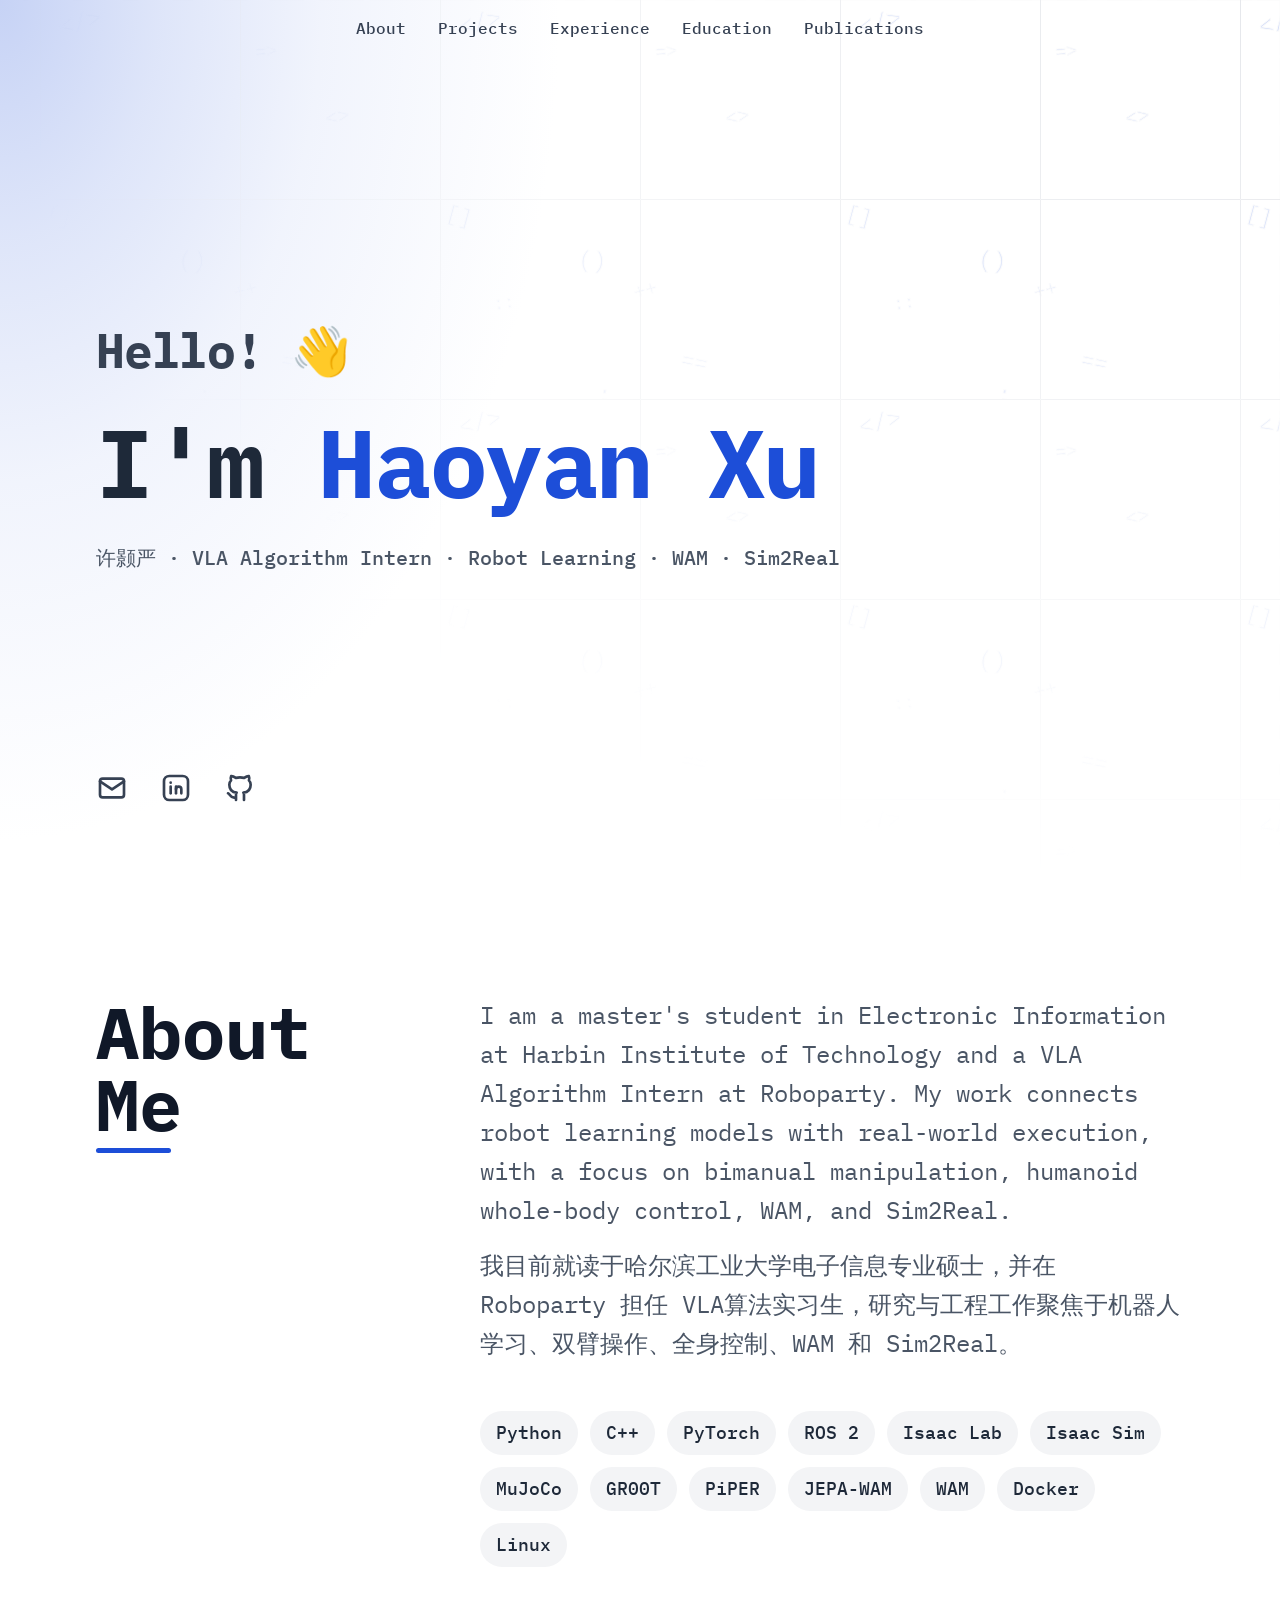
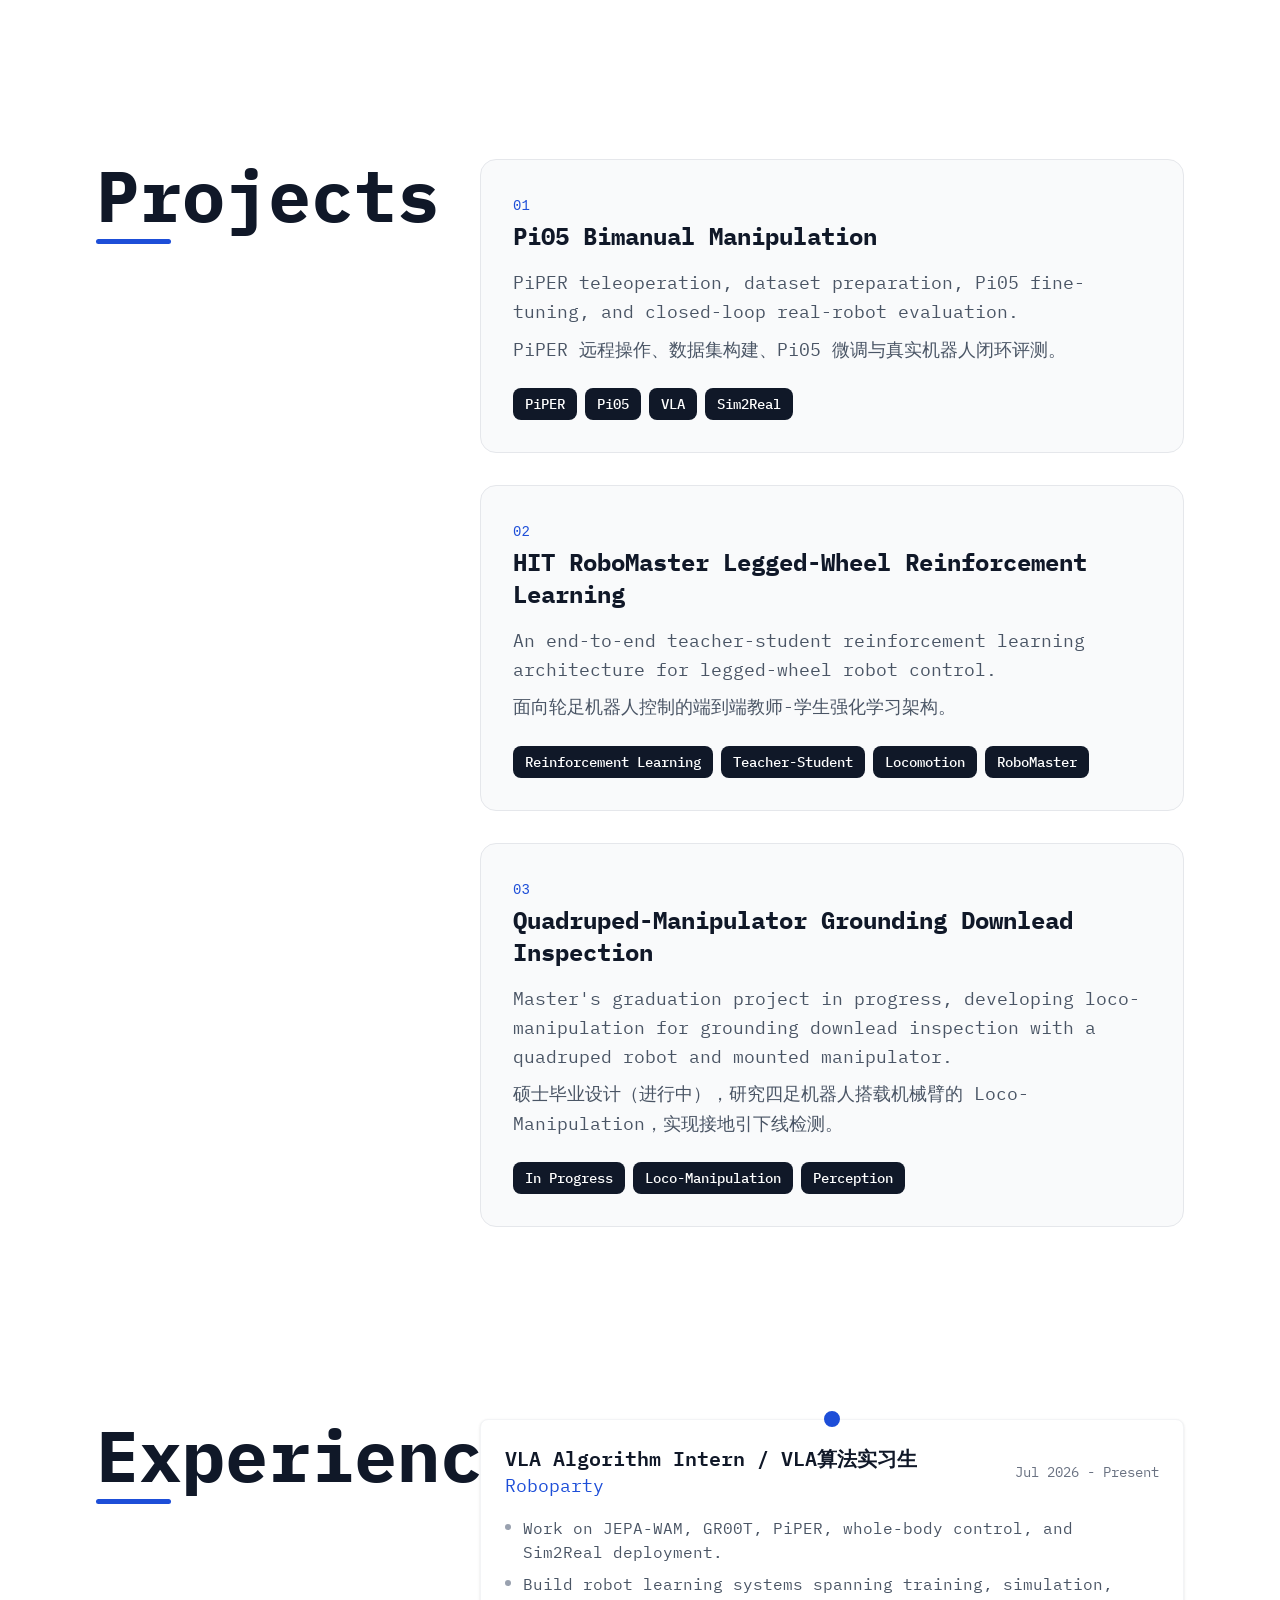
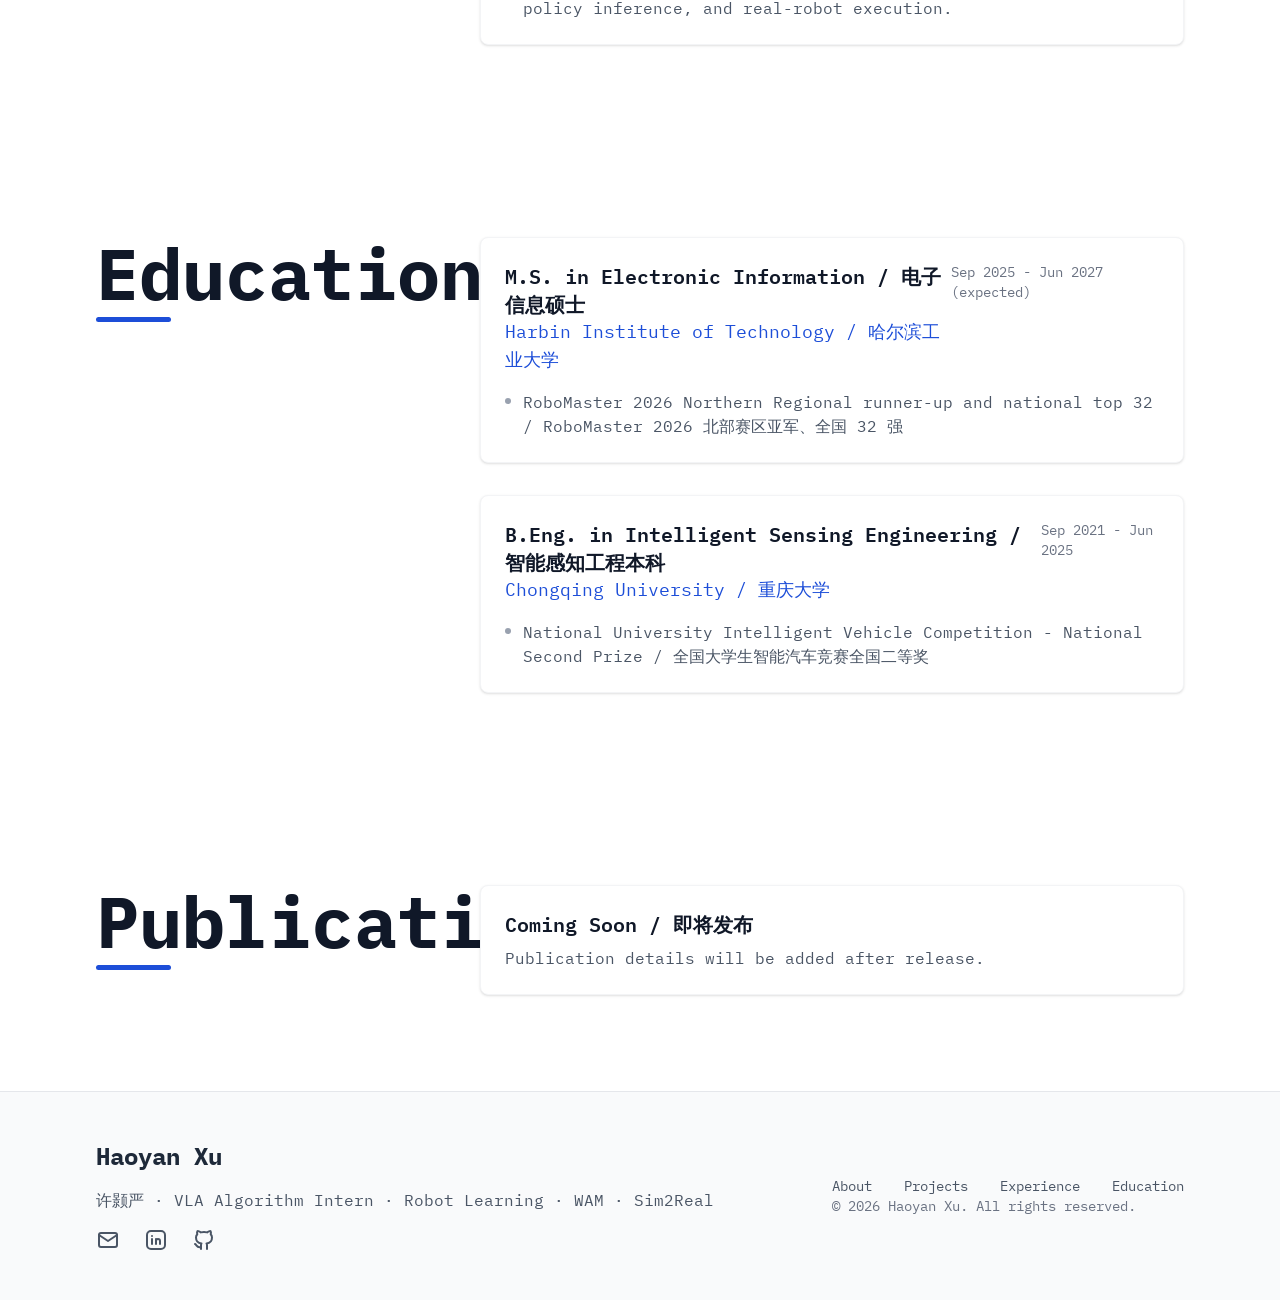
==== commit d4989334: "Add LinkedIn to portfolio social links" ====
--- a/compare/devportfolio/index.html
+++ b/compare/devportfolio/index.html
@@ -11,7 +11,7 @@
 </a> </li> </ul> </nav> </header> <script type="module">window.addEventListener("scroll",()=>{const e=document.getElementById("header");window.scrollY>100?e?.classList.add("bg-white/80","backdrop-blur-sm"):e?.classList.remove("bg-white/80","backdrop-blur-sm")});</script>  <section> <div id="hero" class="relative isolate overflow-hidden bg-white py-24 md:h-screen" style="--accent-color: #1d4ed8" data-astro-cid-bbe6dxrz> <!-- Gradient overlay --> <div class="absolute inset-0 -z-10" style="background: radial-gradient(ellipse 800px 1200px at 0% 0%, #1d4ed840 0%, #1d4ed825 20%, #1d4ed810 40%, rgba(255, 255, 255, 0.3) 70%, rgba(255, 255, 255, 0.8) 90%, white 100%)" data-astro-cid-bbe6dxrz></div> <svg aria-hidden="true" class="absolute inset-0 -z-10 size-full stroke-gray-200 [mask-image:radial-gradient(100%_100%_at_top_right,white,transparent)]" data-astro-cid-bbe6dxrz> <defs data-astro-cid-bbe6dxrz> <pattern x="50%" y="-1" id="0787a7c5-978c-4f66-83c7-11c213f99cb7" width="200" height="200" patternUnits="userSpaceOnUse" data-astro-cid-bbe6dxrz> <path d="M.5 200V.5H200" fill="none" data-astro-cid-bbe6dxrz></path> </pattern> <pattern id="programming-symbols" x="0" y="0" width="400" height="400" patternUnits="userSpaceOnUse" data-astro-cid-bbe6dxrz> <text x="50" y="50" fill="#1d4ed8" font-family="monospace" font-size="24" transform="rotate(-15)" data-astro-cid-bbe6dxrz>&lt;/&gt;</text> <text x="150" y="100" fill="#1d4ed8" font-family="monospace" font-size="20" transform="rotate(10)" data-astro-cid-bbe6dxrz></text> <text x="250" y="80" fill="#1d4ed8" font-family="monospace" font-size="18" transform="rotate(-5)" data-astro-cid-bbe6dxrz>=&gt;</text> <text x="100" y="200" fill="#1d4ed8" font-family="monospace" font-size="22" transform="rotate(15)" data-astro-cid-bbe6dxrz>[]</text> <text x="300" y="180" fill="#1d4ed8" font-family="monospace" font-size="20" transform="rotate(-10)" data-astro-cid-bbe6dxrz>&lt;&gt;</text> <text x="200" y="250" fill="#1d4ed8" font-family="monospace" font-size="24" transform="rotate(5)" data-astro-cid-bbe6dxrz>()</text> <text x="50" y="320" fill="#1d4ed8" font-family="monospace" font-size="18" transform="rotate(-8)" data-astro-cid-bbe6dxrz>::</text> <text x="350" y="300" fill="#1d4ed8" font-family="monospace" font-size="22" transform="rotate(12)" data-astro-cid-bbe6dxrz>==</text> <text x="150" y="350" fill="#1d4ed8" font-family="monospace" font-size="20" transform="rotate(-15)" data-astro-cid-bbe6dxrz>++</text> <text x="250" y="370" fill="#1d4ed8" font-family="monospace" font-size="24" transform="rotate(8)" data-astro-cid-bbe6dxrz>;</text> </pattern> </defs> <rect fill="url(#programming-symbols)" width="100%" height="100%" opacity="0.2" data-astro-cid-bbe6dxrz></rect> <rect fill="url(#0787a7c5-978c-4f66-83c7-11c213f99cb7)" width="100%" height="100%" stroke-width="0" data-astro-cid-bbe6dxrz></rect> </svg> <div class="h-full mx-auto p-8 sm:p-12 md:p-24 flex items-center" data-astro-cid-bbe6dxrz> <div data-astro-cid-bbe6dxrz> <h2 class="text-pretty text-xl sm:text-2xl md:text-5xl font-bold tracking-tight text-gray-700 animate-fade-in" data-astro-cid-bbe6dxrz>
 Hello! 👋
 </h2> <h1 class="mt-6 sm:mt-8 md:mt-10 text-pretty text-4xl sm:text-5xl md:text-6xl lg:text-8xl font-bold tracking-tight text-gray-800 animate-fade-in animation-delay-200" data-astro-cid-bbe6dxrz>
-I'm <span style="color:#1d4ed8" data-astro-cid-bbe6dxrz>Haoyan Xu</span> </h1> <p class="mt-4 sm:mt-6 md:mt-8 text-pretty text-base sm:text-lg md:text-xl/8 font-medium text-gray-600 animate-fade-in animation-delay-400" data-astro-cid-bbe6dxrz> 许颢严 · VLA Algorithm Intern · Robot Learning · WAM · Sim2Real </p> </div> </div> <div class="absolute bottom-0 left-0 right-0 p-8 sm:p-12 md:p-24 flex gap-x-4 sm:gap-x-6 md:gap-x-8 text-gray-700 animate-fade-in animation-delay-600" data-astro-cid-bbe6dxrz> <a href="mailto:1006112909xhy@gmail.com" aria-label="Email" class="transition-colors duration-300 hover:text-[var(--accent-color)]" data-astro-cid-bbe6dxrz> <svg xmlns="http://www.w3.org/2000/svg" width="24" height="24" viewBox="0 0 24 24" fill="none" stroke="currentColor" stroke-width="2" stroke-linecap="round" stroke-linejoin="round" class="h-6 w-6 sm:h-7 sm:w-7 md:h-8 md:w-8" data-astro-cid-bbe6dxrz> <path stroke="none" d="M0 0h24v24H0z" fill="none" data-astro-cid-bbe6dxrz></path> <path d="M3 7a2 2 0 0 1 2 -2h14a2 2 0 0 1 2 2v10a2 2 0 0 1 -2 2h-14a2 2 0 0 1 -2 -2v-10z" data-astro-cid-bbe6dxrz></path> <path d="M3 7l9 6l9 -6" data-astro-cid-bbe6dxrz></path> </svg> </a>   <a href="https://github.com/xu-haoyan" target="_blank" rel="noopener noreferrer" aria-label="GitHub" class="transition-colors duration-300 hover:text-[var(--accent-color)]" data-astro-cid-bbe6dxrz> <svg xmlns="http://www.w3.org/2000/svg" width="24" height="24" viewBox="0 0 24 24" fill="none" stroke="currentColor" stroke-width="2" stroke-linecap="round" stroke-linejoin="round" class="h-6 w-6 sm:h-7 sm:w-7 md:h-8 md:w-8" data-astro-cid-bbe6dxrz>  <path stroke="none" d="M0 0h24v24H0z" fill="none" data-astro-cid-bbe6dxrz></path> <path d="M9 19c-4.3 1.4 -4.3 -2.5 -6 -3m12 5v-3.5c0 -1 .1 -1.4 -.5 -2c2.8 -.3 5.5 -1.4 5.5 -6a4.6 4.6 0 0 0 -1.3 -3.2a4.2 4.2 0 0 0 -.1 -3.2s-1.1 -.3 -3.5 1.3a12.3 12.3 0 0 0 -6.2 0c-2.4 -1.6 -3.5 -1.3 -3.5 -1.3a4.2 4.2 0 0 0 -.1 3.2a4.6 4.6 0 0 0 -1.3 3.2c0 4.6 2.7 5.7 5.5 6c-.6 .6 -.6 1.2 -.5 2v3.5" data-astro-cid-bbe6dxrz></path>  </svg> </a> </div> </div>  <section id="about" class="p-8 sm:p-12 md:p-16 lg:p-24"> <div> <div class="grid grid-cols-1 lg:grid-cols-12 gap-8 lg:gap-16 items-start"> <div class="lg:col-span-4"> <h2 class="text-3xl sm:text-4xl md:text-5xl xl:text-7xl font-bold text-gray-900">
+I'm <span style="color:#1d4ed8" data-astro-cid-bbe6dxrz>Haoyan Xu</span> </h1> <p class="mt-4 sm:mt-6 md:mt-8 text-pretty text-base sm:text-lg md:text-xl/8 font-medium text-gray-600 animate-fade-in animation-delay-400" data-astro-cid-bbe6dxrz> 许颢严 · VLA Algorithm Intern · Robot Learning · WAM · Sim2Real </p> </div> </div> <div class="absolute bottom-0 left-0 right-0 p-8 sm:p-12 md:p-24 flex gap-x-4 sm:gap-x-6 md:gap-x-8 text-gray-700 animate-fade-in animation-delay-600" data-astro-cid-bbe6dxrz> <a href="mailto:1006112909xhy@gmail.com" aria-label="Email" class="transition-colors duration-300 hover:text-[var(--accent-color)]" data-astro-cid-bbe6dxrz> <svg xmlns="http://www.w3.org/2000/svg" width="24" height="24" viewBox="0 0 24 24" fill="none" stroke="currentColor" stroke-width="2" stroke-linecap="round" stroke-linejoin="round" class="h-6 w-6 sm:h-7 sm:w-7 md:h-8 md:w-8" data-astro-cid-bbe6dxrz> <path stroke="none" d="M0 0h24v24H0z" fill="none" data-astro-cid-bbe6dxrz></path> <path d="M3 7a2 2 0 0 1 2 -2h14a2 2 0 0 1 2 2v10a2 2 0 0 1 -2 2h-14a2 2 0 0 1 -2 -2v-10z" data-astro-cid-bbe6dxrz></path> <path d="M3 7l9 6l9 -6" data-astro-cid-bbe6dxrz></path> </svg> </a> <a href="https://www.linkedin.com/in/haoyan-xu-377214434" target="_blank" rel="noopener noreferrer" aria-label="LinkedIn" class="transition-colors duration-300 hover:text-[var(--accent-color)]" data-astro-cid-bbe6dxrz> <svg xmlns="http://www.w3.org/2000/svg" width="24" height="24" viewBox="0 0 24 24" fill="none" stroke="currentColor" stroke-width="2" stroke-linecap="round" stroke-linejoin="round" class="h-6 w-6 sm:h-7 sm:w-7 md:h-8 md:w-8" data-astro-cid-bbe6dxrz>  <path stroke="none" d="M0 0h24v24H0z" fill="none" data-astro-cid-bbe6dxrz></path> <path d="M8 11v5" data-astro-cid-bbe6dxrz></path> <path d="M8 8v.01" data-astro-cid-bbe6dxrz></path> <path d="M12 16v-5" data-astro-cid-bbe6dxrz></path> <path d="M16 16v-3a2 2 0 1 0 -4 0" data-astro-cid-bbe6dxrz></path> <path d="M3 7a4 4 0 0 1 4 -4h10a4 4 0 0 1 4 4v10a4 4 0 0 1 -4 4h-10a4 4 0 0 1 -4 -4z" data-astro-cid-bbe6dxrz></path>  </svg> </a>  <a href="https://github.com/xu-haoyan" target="_blank" rel="noopener noreferrer" aria-label="GitHub" class="transition-colors duration-300 hover:text-[var(--accent-color)]" data-astro-cid-bbe6dxrz> <svg xmlns="http://www.w3.org/2000/svg" width="24" height="24" viewBox="0 0 24 24" fill="none" stroke="currentColor" stroke-width="2" stroke-linecap="round" stroke-linejoin="round" class="h-6 w-6 sm:h-7 sm:w-7 md:h-8 md:w-8" data-astro-cid-bbe6dxrz>  <path stroke="none" d="M0 0h24v24H0z" fill="none" data-astro-cid-bbe6dxrz></path> <path d="M9 19c-4.3 1.4 -4.3 -2.5 -6 -3m12 5v-3.5c0 -1 .1 -1.4 -.5 -2c2.8 -.3 5.5 -1.4 5.5 -6a4.6 4.6 0 0 0 -1.3 -3.2a4.2 4.2 0 0 0 -.1 -3.2s-1.1 -.3 -3.5 1.3a12.3 12.3 0 0 0 -6.2 0c-2.4 -1.6 -3.5 -1.3 -3.5 -1.3a4.2 4.2 0 0 0 -.1 3.2a4.6 4.6 0 0 0 -1.3 3.2c0 4.6 2.7 5.7 5.5 6c-.6 .6 -.6 1.2 -.5 2v3.5" data-astro-cid-bbe6dxrz></path>  </svg> </a> </div> </div>  <section id="about" class="p-8 sm:p-12 md:p-16 lg:p-24"> <div> <div class="grid grid-cols-1 lg:grid-cols-12 gap-8 lg:gap-16 items-start"> <div class="lg:col-span-4"> <h2 class="text-3xl sm:text-4xl md:text-5xl xl:text-7xl font-bold text-gray-900">
 About Me
 </h2> <div class="w-[75px] h-[5px] mt-2 rounded-full" style="background-color: #1d4ed8"></div> </div> <div class="lg:col-span-8 space-y-8"> <div class="space-y-4"> <p class="text-lg sm:text-xl md:text-2xl leading-relaxed text-gray-600" lang="en"> I am a master&#39;s student in Electronic Information at Harbin Institute of Technology and a VLA Algorithm Intern at Roboparty. My work connects robot learning models with real-world execution, with a focus on bimanual manipulation, humanoid whole-body control, WAM, and Sim2Real. </p><p class="text-lg sm:text-xl md:text-2xl leading-relaxed text-gray-600" lang="zh-CN"> 我目前就读于哈尔滨工业大学电子信息专业硕士，并在 Roboparty 担任 VLA算法实习生，研究与工程工作聚焦于机器人学习、双臂操作、全身控制、WAM 和 Sim2Real。 </p> </div> <div class="pt-4"> <div class="flex flex-wrap gap-3"> <span class="px-3 sm:px-4 py-1.5 sm:py-2 bg-gray-100 text-gray-800 rounded-full text-sm sm:text-base md:text-lg font-medium hover:bg-gray-200 transition-colors duration-200"> Python </span><span class="px-3 sm:px-4 py-1.5 sm:py-2 bg-gray-100 text-gray-800 rounded-full text-sm sm:text-base md:text-lg font-medium hover:bg-gray-200 transition-colors duration-200"> C++ </span><span class="px-3 sm:px-4 py-1.5 sm:py-2 bg-gray-100 text-gray-800 rounded-full text-sm sm:text-base md:text-lg font-medium hover:bg-gray-200 transition-colors duration-200"> PyTorch </span><span class="px-3 sm:px-4 py-1.5 sm:py-2 bg-gray-100 text-gray-800 rounded-full text-sm sm:text-base md:text-lg font-medium hover:bg-gray-200 transition-colors duration-200"> ROS 2 </span><span class="px-3 sm:px-4 py-1.5 sm:py-2 bg-gray-100 text-gray-800 rounded-full text-sm sm:text-base md:text-lg font-medium hover:bg-gray-200 transition-colors duration-200"> Isaac Lab </span><span class="px-3 sm:px-4 py-1.5 sm:py-2 bg-gray-100 text-gray-800 rounded-full text-sm sm:text-base md:text-lg font-medium hover:bg-gray-200 transition-colors duration-200"> Isaac Sim </span><span class="px-3 sm:px-4 py-1.5 sm:py-2 bg-gray-100 text-gray-800 rounded-full text-sm sm:text-base md:text-lg font-medium hover:bg-gray-200 transition-colors duration-200"> MuJoCo </span><span class="px-3 sm:px-4 py-1.5 sm:py-2 bg-gray-100 text-gray-800 rounded-full text-sm sm:text-base md:text-lg font-medium hover:bg-gray-200 transition-colors duration-200"> GR00T </span><span class="px-3 sm:px-4 py-1.5 sm:py-2 bg-gray-100 text-gray-800 rounded-full text-sm sm:text-base md:text-lg font-medium hover:bg-gray-200 transition-colors duration-200"> PiPER </span><span class="px-3 sm:px-4 py-1.5 sm:py-2 bg-gray-100 text-gray-800 rounded-full text-sm sm:text-base md:text-lg font-medium hover:bg-gray-200 transition-colors duration-200"> JEPA-WAM </span><span class="px-3 sm:px-4 py-1.5 sm:py-2 bg-gray-100 text-gray-800 rounded-full text-sm sm:text-base md:text-lg font-medium hover:bg-gray-200 transition-colors duration-200"> WAM </span><span class="px-3 sm:px-4 py-1.5 sm:py-2 bg-gray-100 text-gray-800 rounded-full text-sm sm:text-base md:text-lg font-medium hover:bg-gray-200 transition-colors duration-200"> Docker </span><span class="px-3 sm:px-4 py-1.5 sm:py-2 bg-gray-100 text-gray-800 rounded-full text-sm sm:text-base md:text-lg font-medium hover:bg-gray-200 transition-colors duration-200"> Linux </span> </div> </div> </div> </div> </div> </section> <section id="projects" class="p-8 sm:p-12 md:p-16 lg:p-24"><div><div class="grid grid-cols-1 lg:grid-cols-12 gap-8 lg:gap-16 items-start"><div class="lg:col-span-4"><h2 class="text-3xl sm:text-4xl md:text-5xl xl:text-7xl font-bold text-gray-900">
 Projects
@@ -24,7 +24,7 @@
 Education
 </h2><div class="w-[75px] h-[5px] mt-2 rounded-full" style="background-color: #1d4ed8"></div></div><div class="lg:col-span-8"><div class="space-y-8"><div class="bg-white rounded-lg shadow-sm border border-gray-100 p-4 sm:p-5 md:p-6 hover:shadow-md transition-shadow duration-300"><div class="flex flex-col sm:flex-row sm:items-start sm:justify-between mb-4"><div><h3 class="text-lg sm:text-xl font-semibold text-gray-900">M.S. in Electronic Information / 电子信息硕士</h3><p class="text-base sm:text-lg" style="color: #1d4ed8">Harbin Institute of Technology / 哈尔滨工业大学</p></div><span class="text-xs sm:text-sm text-gray-500 mt-2 sm:mt-0">Sep 2025 - Jun 2027 (expected)</span></div><ul class="space-y-2"><li class="flex items-start"><span class="inline-block w-1.5 h-1.5 rounded-full bg-gray-400 mt-2 mr-3 flex-shrink-0"></span><span class="text-sm sm:text-base text-gray-600">RoboMaster 2026 Northern Regional runner-up and national top 32 / RoboMaster 2026 北部赛区亚军、全国 32 强</span></li></ul></div><div class="bg-white rounded-lg shadow-sm border border-gray-100 p-4 sm:p-5 md:p-6 hover:shadow-md transition-shadow duration-300"><div class="flex flex-col sm:flex-row sm:items-start sm:justify-between mb-4"><div><h3 class="text-lg sm:text-xl font-semibold text-gray-900">B.Eng. in Intelligent Sensing Engineering / 智能感知工程本科</h3><p class="text-base sm:text-lg" style="color: #1d4ed8">Chongqing University / 重庆大学</p></div><span class="text-xs sm:text-sm text-gray-500 mt-2 sm:mt-0">Sep 2021 - Jun 2025</span></div><ul class="space-y-2"><li class="flex items-start"><span class="inline-block w-1.5 h-1.5 rounded-full bg-gray-400 mt-2 mr-3 flex-shrink-0"></span><span class="text-sm sm:text-base text-gray-600">National University Intelligent Vehicle Competition - National Second Prize / 全国大学生智能汽车竞赛全国二等奖</span></li></ul></div></div></div></div></div></section> <section id="publications" class="p-8 sm:p-12 md:p-16 lg:p-24"> <div class="grid grid-cols-1 lg:grid-cols-12 gap-8 lg:gap-16 items-start"> <div class="lg:col-span-4"> <h2 class="text-3xl sm:text-4xl md:text-5xl xl:text-7xl font-bold text-gray-900">
 Publications
-</h2> <div class="w-[75px] h-[5px] mt-2 rounded-full bg-[#1d4ed8]"></div> </div> <div class="lg:col-span-8"> <div class="bg-white rounded-lg shadow-sm border border-gray-100 p-4 sm:p-5 md:p-6"> <h3 class="text-lg sm:text-xl font-semibold text-gray-900">Coming Soon / 即将发布</h3> <p class="mt-2 text-gray-600">Publication details will be added after release.</p> </div> </div> </div> </section> </section> <footer class="relative bg-gray-50 border-t border-gray-200"> <div class="mx-auto max-w-6xl px-6 py-12 lg:px-8"> <div class="flex flex-col md:flex-row md:items-center md:justify-between gap-8"> <div class="flex flex-col gap-4"> <h3 class="text-2xl font-bold text-gray-800"> Haoyan Xu </h3> <p class="text-base text-gray-600"> 许颢严 · VLA Algorithm Intern · Robot Learning · WAM · Sim2Real </p> <div class="flex gap-x-6"> <a href="mailto:1006112909xhy@gmail.com" aria-label="Email" class="text-gray-600 transition-colors duration-300 hover:text-[var(--accent-color)]" style="--accent-color: #1d4ed8"> <svg xmlns="http://www.w3.org/2000/svg" width="24" height="24" viewBox="0 0 24 24" fill="none" stroke="currentColor" stroke-width="2" stroke-linecap="round" stroke-linejoin="round" class="h-6 w-6"> <path stroke="none" d="M0 0h24v24H0z" fill="none"></path> <path d="M3 7a2 2 0 0 1 2 -2h14a2 2 0 0 1 2 2v10a2 2 0 0 1 -2 2h-14a2 2 0 0 1 -2 -2v-10z"></path> <path d="M3 7l9 6l9 -6"></path> </svg> </a> <a href="https://github.com/xu-haoyan" target="_blank" rel="noopener noreferrer" aria-label="GitHub" class="text-gray-600 transition-colors duration-300 hover:text-[var(--accent-color)]" style="--accent-color: #1d4ed8"> <svg xmlns="http://www.w3.org/2000/svg" width="24" height="24" viewBox="0 0 24 24" fill="none" stroke="currentColor" stroke-width="2" stroke-linecap="round" stroke-linejoin="round" class="h-6 w-6"><path stroke="none" d="M0 0h24v24H0z" fill="none"></path><path d="M9 19c-4.3 1.4 -4.3 -2.5 -6 -3m12 5v-3.5c0 -1 .1 -1.4 -.5 -2c2.8 -.3 5.5 -1.4 5.5 -6a4.6 4.6 0 0 0 -1.3 -3.2a4.2 4.2 0 0 0 -.1 -3.2s-1.1 -.3 -3.5 1.3a12.3 12.3 0 0 0 -6.2 0c-2.4 -1.6 -3.5 -1.3 -3.5 -1.3a4.2 4.2 0 0 0 -.1 3.2a4.6 4.6 0 0 0 -1.3 3.2c0 4.6 2.7 5.7 5.5 6c-.6 .6 -.6 1.2 -.5 2v3.5"></path></svg> </a> </div> </div> <div class="hidden md:block flex flex-col md:items-end gap-4"> <nav class="flex gap-x-8"> <a href="#about" class="text-sm text-gray-600 hover:text-gray-800 transition-colors">About</a> <a href="#projects" class="text-sm text-gray-600 hover:text-gray-800 transition-colors">
+</h2> <div class="w-[75px] h-[5px] mt-2 rounded-full bg-[#1d4ed8]"></div> </div> <div class="lg:col-span-8"> <div class="bg-white rounded-lg shadow-sm border border-gray-100 p-4 sm:p-5 md:p-6"> <h3 class="text-lg sm:text-xl font-semibold text-gray-900">Coming Soon / 即将发布</h3> <p class="mt-2 text-gray-600">Publication details will be added after release.</p> </div> </div> </div> </section> </section> <footer class="relative bg-gray-50 border-t border-gray-200"> <div class="mx-auto max-w-6xl px-6 py-12 lg:px-8"> <div class="flex flex-col md:flex-row md:items-center md:justify-between gap-8"> <div class="flex flex-col gap-4"> <h3 class="text-2xl font-bold text-gray-800"> Haoyan Xu </h3> <p class="text-base text-gray-600"> 许颢严 · VLA Algorithm Intern · Robot Learning · WAM · Sim2Real </p> <div class="flex gap-x-6"> <a href="mailto:1006112909xhy@gmail.com" aria-label="Email" class="text-gray-600 transition-colors duration-300 hover:text-[var(--accent-color)]" style="--accent-color: #1d4ed8"> <svg xmlns="http://www.w3.org/2000/svg" width="24" height="24" viewBox="0 0 24 24" fill="none" stroke="currentColor" stroke-width="2" stroke-linecap="round" stroke-linejoin="round" class="h-6 w-6"> <path stroke="none" d="M0 0h24v24H0z" fill="none"></path> <path d="M3 7a2 2 0 0 1 2 -2h14a2 2 0 0 1 2 2v10a2 2 0 0 1 -2 2h-14a2 2 0 0 1 -2 -2v-10z"></path> <path d="M3 7l9 6l9 -6"></path> </svg> </a> <a href="https://www.linkedin.com/in/haoyan-xu-377214434" target="_blank" rel="noopener noreferrer" aria-label="LinkedIn" class="text-gray-600 transition-colors duration-300 hover:text-[var(--accent-color)]" style="--accent-color: #1d4ed8"> <svg xmlns="http://www.w3.org/2000/svg" width="24" height="24" viewBox="0 0 24 24" fill="none" stroke="currentColor" stroke-width="2" stroke-linecap="round" stroke-linejoin="round" class="h-6 w-6"> <path stroke="none" d="M0 0h24v24H0z" fill="none"></path> <path d="M8 11v5"></path> <path d="M8 8v.01"></path> <path d="M12 16v-5"></path> <path d="M16 16v-3a2 2 0 1 0 -4 0"></path> <path d="M3 7a4 4 0 0 1 4 -4h10a4 4 0 0 1 4 4v10a4 4 0 0 1 -4 4h-10a4 4 0 0 1 -4 -4z"></path> </svg> </a> <a href="https://github.com/xu-haoyan" target="_blank" rel="noopener noreferrer" aria-label="GitHub" class="text-gray-600 transition-colors duration-300 hover:text-[var(--accent-color)]" style="--accent-color: #1d4ed8"> <svg xmlns="http://www.w3.org/2000/svg" width="24" height="24" viewBox="0 0 24 24" fill="none" stroke="currentColor" stroke-width="2" stroke-linecap="round" stroke-linejoin="round" class="h-6 w-6"><path stroke="none" d="M0 0h24v24H0z" fill="none"></path><path d="M9 19c-4.3 1.4 -4.3 -2.5 -6 -3m12 5v-3.5c0 -1 .1 -1.4 -.5 -2c2.8 -.3 5.5 -1.4 5.5 -6a4.6 4.6 0 0 0 -1.3 -3.2a4.2 4.2 0 0 0 -.1 -3.2s-1.1 -.3 -3.5 1.3a12.3 12.3 0 0 0 -6.2 0c-2.4 -1.6 -3.5 -1.3 -3.5 -1.3a4.2 4.2 0 0 0 -.1 3.2a4.6 4.6 0 0 0 -1.3 3.2c0 4.6 2.7 5.7 5.5 6c-.6 .6 -.6 1.2 -.5 2v3.5"></path></svg> </a> </div> </div> <div class="hidden md:block flex flex-col md:items-end gap-4"> <nav class="flex gap-x-8"> <a href="#about" class="text-sm text-gray-600 hover:text-gray-800 transition-colors">About</a> <a href="#projects" class="text-sm text-gray-600 hover:text-gray-800 transition-colors">
 Projects
 </a> <a href="#experience" class="text-sm text-gray-600 hover:text-gray-800 transition-colors">
 Experience
